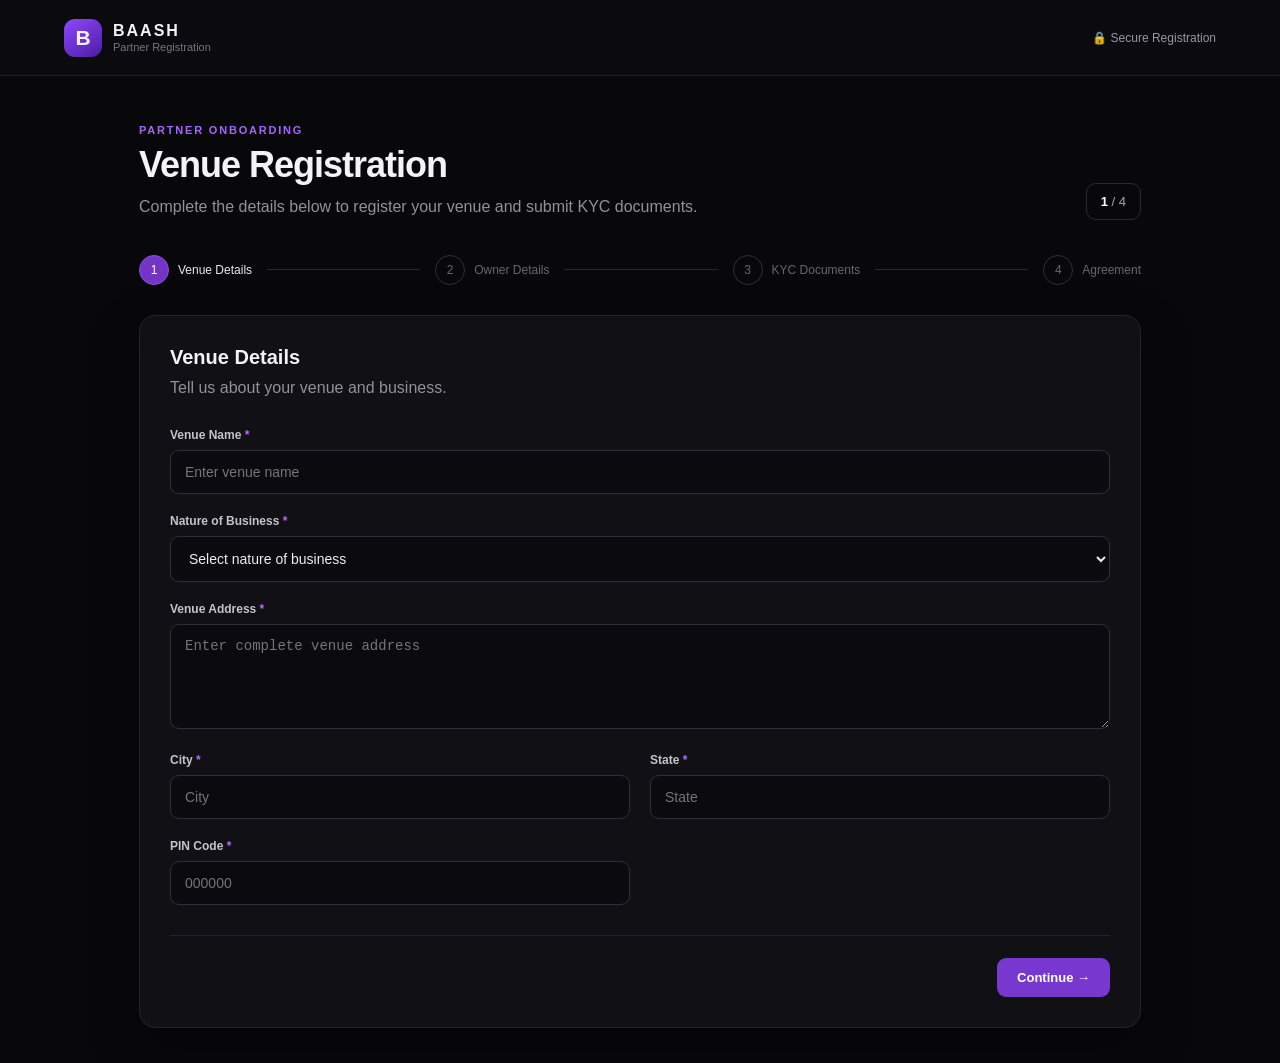
==== index.html @ e5d150da "baash vendor form" ====
<!DOCTYPE html>
<html lang="en">
<head>
  <meta charset="UTF-8">
  <meta name="viewport" content="width=device-width, initial-scale=1.0">
  <title>BAASH — Venue Registration</title>
  <link rel="stylesheet" href="styles.css">
</head>
<body>
  <div class="page">
    <header class="topbar">
      <div class="brand">
        <div class="brand-mark">B</div>
        <div>
          <div class="brand-name">BAASH</div>
          <div class="brand-sub">Partner Registration</div>
        </div>
      </div>
      <div class="secure">🔒 Secure Registration</div>
    </header>

    <main class="container">
      <div class="intro">
        <div>
          <div class="eyebrow">PARTNER ONBOARDING</div>
          <h1>Venue Registration</h1>
          <p>Complete the details below to register your venue and submit KYC documents.</p>
        </div>
        <div class="step-badge"><span id="stepNumber">1</span> / 4</div>
      </div>

      <div class="progress">
        <div class="progress-item active" data-step="1"><span>1</span><label>Venue Details</label></div>
        <div class="line"></div>
        <div class="progress-item" data-step="2"><span>2</span><label>Owner Details</label></div>
        <div class="line"></div>
        <div class="progress-item" data-step="3"><span>3</span><label>KYC Documents</label></div>
        <div class="line"></div>
        <div class="progress-item" data-step="4"><span>4</span><label>Agreement</label></div>
      </div>

      <form id="registrationForm" novalidate>
        <!-- STEP 1 -->
        <section class="form-step active" data-step="1">
          <div class="section-title">
            <h2>Venue Details</h2>
            <p>Tell us about your venue and business.</p>
          </div>

          <div class="grid">
            <div class="field full">
              <label>Venue Name <b>*</b></label>
              <input name="venueName" type="text" placeholder="Enter venue name" required>
            </div>

            <div class="field full">
              <label>Nature of Business <b>*</b></label>
              <select name="natureOfBusiness" required>
                <option value="">Select nature of business</option>
                <option>Restaurant — Sit-down dining</option>
                <option>Cafe — Coffee, light bites</option>
                <option>Bar — Pub, cocktail bar</option>
                <option>Nightclub — Late-night venue</option>
                <option>Lounge — Music, seating, drinks</option>
                <option>Hotel — Rooms + amenities</option>
                <option>Resort — Multi-day stays</option>
                <option>Event Space — Banquets, weddings</option>
                <option>Activity Center — Bowling, arcade, gaming</option>
                <option>Tour Operator — Travel packages</option>
                <option>Experience Provider — Misc. experiences</option>
              </select>
            </div>

            <div class="field full">
              <label>Venue Address <b>*</b></label>
              <textarea name="venueAddress" placeholder="Enter complete venue address" required></textarea>
            </div>

            <div class="field">
              <label>City <b>*</b></label>
              <input name="city" type="text" placeholder="City" required>
            </div>
            <div class="field">
              <label>State <b>*</b></label>
              <input name="state" type="text" placeholder="State" required>
            </div>
            <div class="field">
              <label>PIN Code <b>*</b></label>
              <input name="pinCode" inputmode="numeric" maxlength="6" placeholder="000000" required>
            </div>
          </div>

          <div class="actions">
            <button type="button" class="btn primary" onclick="nextStep()">Continue <span>→</span></button>
          </div>
        </section>

        <!-- STEP 2 -->
        <section class="form-step" data-step="2">
          <div class="section-title">
            <h2>Legal & Owner Details</h2>
            <p>Provide the legal and primary owner information.</p>
          </div>

          <div class="grid">
            <div class="field full">
              <label>Legal Name <b>*</b></label>
              <input name="legalName" type="text" placeholder="Legal / registered business name" required>
            </div>

            <div class="field">
              <label>Owner Name <b>*</b></label>
              <input name="ownerName" type="text" placeholder="Full name" required>
            </div>
            <div class="field">
              <label>Owner Mobile Number <b>*</b></label>
              <input name="ownerMobile" type="tel" inputmode="tel" placeholder="+91 XXXXX XXXXX" required>
            </div>

            <div class="field">
              <label>Owner Email <b>*</b></label>
              <input name="ownerEmail" type="email" placeholder="owner@example.com" required>
            </div>
            <div class="field">
              <label>GST Number</label>
              <input name="gstNumber" type="text" maxlength="15" placeholder="GSTIN (if applicable)">
            </div>

            <div class="field">
              <label>PAN Number <b>*</b></label>
              <input name="panNumber" type="text" maxlength="10" placeholder="ABCDE1234F" required>
            </div>
          </div>

          <div class="actions">
            <button type="button" class="btn secondary" onclick="prevStep()">← Back</button>
            <button type="button" class="btn primary" onclick="nextStep()">Continue <span>→</span></button>
          </div>
        </section>

        <!-- STEP 3 -->
        <section class="form-step" data-step="3">
          <div class="section-title">
            <h2>KYC Documents</h2>
            <p>Upload clear PDF, JPG or PNG files. Maximum recommended size: 10 MB per file.</p>
          </div>

          <div class="upload-grid">
            <label class="upload-card">
              <input type="file" name="tradeLicense" accept=".pdf,.jpg,.jpeg,.png" required>
              <span class="upload-icon">↑</span>
              <strong>Business / Trade License <b>*</b></strong>
              <small>PDF, JPG or PNG</small>
              <span class="file-name">Choose file</span>
            </label>

            <label class="upload-card">
              <input type="file" name="gstCertificate" accept=".pdf,.jpg,.jpeg,.png">
              <span class="upload-icon">↑</span>
              <strong>GST Certificate</strong>
              <small>PDF, JPG or PNG</small>
              <span class="file-name">Choose file</span>
            </label>

            <label class="upload-card">
              <input type="file" name="ownerAadhaar" accept=".pdf,.jpg,.jpeg,.png" required>
              <span class="upload-icon">↑</span>
              <strong>Aadhaar Card (Owner) <b>*</b></strong>
              <small>PDF, JPG or PNG</small>
              <span class="file-name">Choose file</span>
            </label>

            <label class="upload-card">
              <input type="file" name="businessPan" accept=".pdf,.jpg,.jpeg,.png" required>
              <span class="upload-icon">↑</span>
              <strong>PAN Card (Business / Entity) <b>*</b></strong>
              <small>PDF, JPG or PNG</small>
              <span class="file-name">Choose file</span>
            </label>

            <label class="upload-card">
              <input type="file" name="cancelledCheque" accept=".pdf,.jpg,.jpeg,.png" required>
              <span class="upload-icon">↑</span>
              <strong>Cancelled Cheque <b>*</b></strong>
              <small>PDF, JPG or PNG</small>
              <span class="file-name">Choose file</span>
            </label>

            <label class="upload-card">
              <input type="file" name="otherLicense" accept=".pdf,.jpg,.jpeg,.png">
              <span class="upload-icon">↑</span>
              <strong>Other License</strong>
              <small>Optional</small>
              <span class="file-name">Choose file</span>
            </label>
          </div>

          <div class="declaration">
            <label>
              <input type="checkbox" name="declaration" required>
              <span>I confirm that the information and documents submitted are true, accurate and valid.</span>
            </label>
          </div>

          <div class="actions">
            <button type="button" class="btn secondary" onclick="prevStep()">← Back</button>
            <button type="submit" class="btn primary" id="submitBtn">Submit Registration</button>
          </div>

        <!-- STEP 4 -->
        <section class="form-step" data-step="4">
          <div class="section-title">
            <h2>Vendor Agreement</h2>
            <p>Review the temporary agreement and sign electronically to complete registration.</p>
          </div>

          <div class="demo-label">DEMO VENDOR AGREEMENT — FOR TESTING PURPOSES ONLY</div>

          <div class="agreement-box" id="agreementBox">
            <h3>BAASH Vendor Agreement</h3>
            <p><strong>Agreement Version:</strong> DEMO-1.0</p>
            <p>This Demo Vendor Agreement is entered into between <strong>BAASH</strong> (“Platform”) and the venue/vendor identified in this registration (“Vendor”).</p>

            <h4>1. Vendor & Venue Details</h4>
            <p>Venue: <span id="agreementVenue">—</span><br>
            Legal Name: <span id="agreementLegal">—</span><br>
            Owner: <span id="agreementOwner">—</span></p>

            <h4>2. Platform Services</h4>
            <p>BAASH may provide venue discovery, customer engagement, booking, offers, experience activation, analytics and related platform services.</p>

            <h4>3. Vendor Responsibilities</h4>
            <p>The Vendor will provide accurate business information, valid KYC documents, lawful services, appropriate pricing and timely operational updates. The Vendor is responsible for complying with applicable laws, licenses, taxes and safety requirements.</p>

            <h4>4. Commercial Terms</h4>
            <p>Any commission, subscription, payment processing fee, settlement cycle or other commercial arrangement will be governed by the commercial terms separately communicated or agreed by BAASH and the Vendor.</p>

            <h4>5. Payments & Settlements</h4>
            <p>Where BAASH facilitates customer payments, settlement will be made according to the applicable commercial arrangement after accounting for refunds, adjustments, taxes and applicable fees.</p>

            <h4>6. Cancellation & Termination</h4>
            <p>Either party may request termination subject to applicable notice and settlement of outstanding obligations. BAASH may suspend a listing for inaccurate information, compliance concerns, fraud, misuse or material breach.</p>

            <h4>7. Confidentiality</h4>
            <p>Each party will use reasonable care to protect confidential business information received from the other party and will not disclose it except where required for service delivery or by law.</p>

            <h4>8. Liability</h4>
            <p>Each party remains responsible for its own acts and omissions. The Vendor remains responsible for the operation, staff, premises, products and services of the venue.</p>

            <h4>9. Dispute Resolution</h4>
            <p>The parties will first attempt to resolve disputes through good-faith discussion. The final production agreement should specify governing law, jurisdiction and any arbitration mechanism approved by BAASH’s legal counsel.</p>

            <h4>10. Demo Status</h4>
            <p>This document is a temporary testing template and is not intended to constitute BAASH’s final legal agreement.</p>
          </div>

          <div class="contract-fields">
            <div class="declaration">
              <label class="contract-check">
                <input type="checkbox" id="agreementAccepted" name="agreementAccepted">
                <span>I have read the above demo agreement and agree to it for testing purposes.</span>
              </label>
            </div>

            <div class="field" style="margin-top:18px">
              <label>Full Legal Name for Signature <b>*</b></label>
              <input id="signatureName" name="signatureName" type="text" placeholder="Enter your full legal name">
            </div>

            <div class="signature-wrap">
              <div class="signature-head">
                <label>Draw Signature <b>*</b></label>
                <button type="button" class="signature-clear" id="clearSignature">Clear Signature</button>
              </div>
              <canvas id="signaturePad" class="signature-pad" width="900" height="220"></canvas>
              <div class="contract-note">Draw your signature inside the box using your mouse, trackpad or touchscreen.</div>
            </div>
          </div>

          <div class="actions">
            <button type="button" class="btn secondary" onclick="prevStep()">← Back</button>
            <button type="submit" class="btn primary" id="submitBtn">Submit Registration</button>
          </div>
        </section>
      </form>

      <div class="success" id="successBox">
        <div class="success-icon">✓</div>
        <div class="eyebrow">REGISTRATION SUBMITTED</div>
        <h2>Thank you!</h2>
        <p>Your venue registration has been submitted successfully.</p>
        <div class="registration-id">
          <span>Registration ID</span>
          <strong id="registrationId">BAASH-VEN-2026-00001</strong>
        </div>
        <p class="muted">Our team will review your information and documents and contact you once verification is complete.</p>
      </div>

      <footer>© BAASH. All rights reserved.</footer>
    </main>
  </div>
  <script src="script.js"></script>
</body>
</html>
---- styles.css ----
*{box-sizing:border-box}body{margin:0;background:#08080b;color:#f4f3f7;font-family:Inter,-apple-system,BlinkMacSystemFont,"Segoe UI",sans-serif}.page{min-height:100vh}.topbar{height:76px;border-bottom:1px solid #202027;background:#0b0b0f;display:flex;align-items:center;justify-content:space-between;padding:0 5%;position:sticky;top:0;z-index:10}.brand{display:flex;align-items:center;gap:11px}.brand-mark{width:38px;height:38px;border-radius:11px;background:linear-gradient(145deg,#8d48ff,#4d1ca4);display:grid;place-items:center;font-size:21px;font-weight:800}.brand-name{font-weight:800;letter-spacing:2px}.brand-sub{font-size:11px;color:#77747f;margin-top:1px}.secure{font-size:12px;color:#9996a2}.container{max-width:1050px;margin:auto;padding:48px 24px 35px}.intro{display:flex;justify-content:space-between;align-items:flex-end;margin-bottom:35px}.eyebrow{font-size:11px;letter-spacing:1.8px;color:#a765ff;font-weight:800;margin-bottom:8px}h1{font-size:36px;margin:0 0 8px;letter-spacing:-1px}p{color:#92909a;margin:0;line-height:1.6}.step-badge{border:1px solid #2a2931;border-radius:10px;padding:10px 14px;color:#aaa7b1;font-size:13px}.step-badge span{color:#fff;font-weight:700}.progress{display:flex;align-items:center;margin-bottom:30px}.progress-item{display:flex;align-items:center;gap:9px;color:#686570;font-size:12px;white-space:nowrap}.progress-item span{width:30px;height:30px;border:1px solid #303039;border-radius:50%;display:grid;place-items:center}.progress-item.active{color:#eae8ef}.progress-item.active span{background:#7435c7;border-color:#8c4be8;color:white}.progress-item.done span{background:#33204d;border-color:#7c40c8;color:#d9baff}.line{height:1px;background:#27262e;flex:1;margin:0 15px}.form-step{display:none;background:#101015;border:1px solid #24232b;border-radius:16px;padding:30px;box-shadow:0 18px 50px #0005}.form-step.active{display:block}.section-title{margin-bottom:28px}.section-title h2{margin:0 0 6px;font-size:20px}.grid{display:grid;grid-template-columns:repeat(2,1fr);gap:20px}.field.full{grid-column:1/-1}.field label{display:block;font-size:12px;font-weight:600;color:#c6c3cc;margin-bottom:8px}.field b,.upload-card b{color:#b36aff}.field input,.field select,.field textarea{width:100%;background:#0b0b0f;border:1px solid #302f38;color:#eee;border-radius:9px;padding:13px 14px;outline:none;font-size:14px;transition:.2s}.field textarea{min-height:105px;resize:vertical}.field input:focus,.field select:focus,.field textarea:focus{border-color:#8143d0;box-shadow:0 0 0 3px #7435c720}.field select{appearance:auto}.actions{display:flex;justify-content:flex-end;gap:12px;margin-top:30px;padding-top:22px;border-top:1px solid #24232b}.btn{border:0;border-radius:9px;padding:12px 20px;font-weight:700;font-size:13px;cursor:pointer}.btn.primary{background:#7838cf;color:white}.btn.primary:hover{background:#8a48e1}.btn.secondary{background:#1a191f;color:#c7c4cc;border:1px solid #302f38}.upload-grid{display:grid;grid-template-columns:repeat(2,1fr);gap:16px}.upload-card{min-height:150px;border:1px dashed #3b3945;border-radius:12px;background:#0c0c11;padding:20px;display:flex;flex-direction:column;align-items:center;justify-content:center;text-align:center;cursor:pointer;transition:.2s}.upload-card:hover{border-color:#8447d4;background:#121019}.upload-card input{display:none}.upload-icon{width:35px;height:35px;border-radius:9px;background:#20152d;color:#b26aff;display:grid;place-items:center;font-size:20px;margin-bottom:10px}.upload-card strong{font-size:13px}.upload-card small{color:#696771;margin-top:6px}.file-name{font-size:11px;color:#a863ee;margin-top:9px;max-width:100%;overflow:hidden;text-overflow:ellipsis;white-space:nowrap}.declaration{margin-top:25px;background:#0c0c10;border:1px solid #292832;border-radius:10px;padding:15px}.declaration label{display:flex;gap:10px;font-size:12px;color:#aaa7b0;line-height:1.5}.declaration input{accent-color:#813fd5;margin-top:2px}.success{display:none;text-align:center;background:#101015;border:1px solid #24232b;border-radius:16px;padding:65px 30px}.success.show{display:block}.success-icon{width:60px;height:60px;border-radius:50%;background:#1c3b2a;color:#67d995;display:grid;place-items:center;font-size:28px;margin:0 auto 20px}.success h2{font-size:28px;margin:4px 0 8px}.registration-id{display:inline-flex;flex-direction:column;gap:5px;margin:25px auto;padding:14px 25px;border:1px solid #302e38;border-radius:10px;background:#0b0b0f}.registration-id span{font-size:10px;text-transform:uppercase;letter-spacing:1px;color:#77747e}.registration-id strong{font-size:18px;color:#c083ff}.muted{font-size:12px;max-width:520px;margin:auto}footer{text-align:center;color:#55535d;font-size:11px;padding:25px}@media(max-width:700px){.topbar{padding:0 18px}.secure{display:none}.container{padding:30px 15px}.intro{align-items:flex-start}.intro h1{font-size:29px}.progress-item label{display:none}.grid,.upload-grid{grid-template-columns:1fr}.form-step{padding:20px}.line{margin:0 8px}.step-badge{font-size:11px}}

/* STEP 4 — Demo Agreement additions; original BAASH styling above is preserved */
.agreement-box{max-height:390px;overflow:auto;background:#0b0b0f;border:1px solid #302f38;border-radius:10px;padding:20px;color:#aaa7b0;line-height:1.65;font-size:12px}
.agreement-box h3{color:#eee;margin:0 0 8px;font-size:16px}
.agreement-box h4{color:#d7d3dd;margin:18px 0 5px;font-size:13px}
.agreement-box p{color:#aaa7b0;margin:0 0 8px}
.demo-label{display:inline-block;padding:6px 9px;border:1px solid #6b4a23;border-radius:7px;background:#241b10;color:#e8b66c;font-size:10px;font-weight:800;letter-spacing:1px;margin-bottom:14px}
.contract-fields{margin-top:20px}
.contract-check{display:flex;gap:10px;align-items:flex-start;font-size:12px;color:#aaa7b0;line-height:1.5}
.contract-check input{accent-color:#813fd5;margin-top:2px}
.signature-wrap{margin-top:18px}
.signature-head{display:flex;justify-content:space-between;align-items:center;margin-bottom:8px}
.signature-head label{font-size:12px;font-weight:600;color:#c6c3cc}
.signature-clear{border:0;background:transparent;color:#b36aff;font-size:11px;cursor:pointer}
.signature-pad{width:100%;height:180px;background:#0b0b0f;border:1px solid #302f38;border-radius:9px;display:block;touch-action:none;cursor:crosshair}
.contract-note{font-size:11px;color:#696771;margin-top:8px}
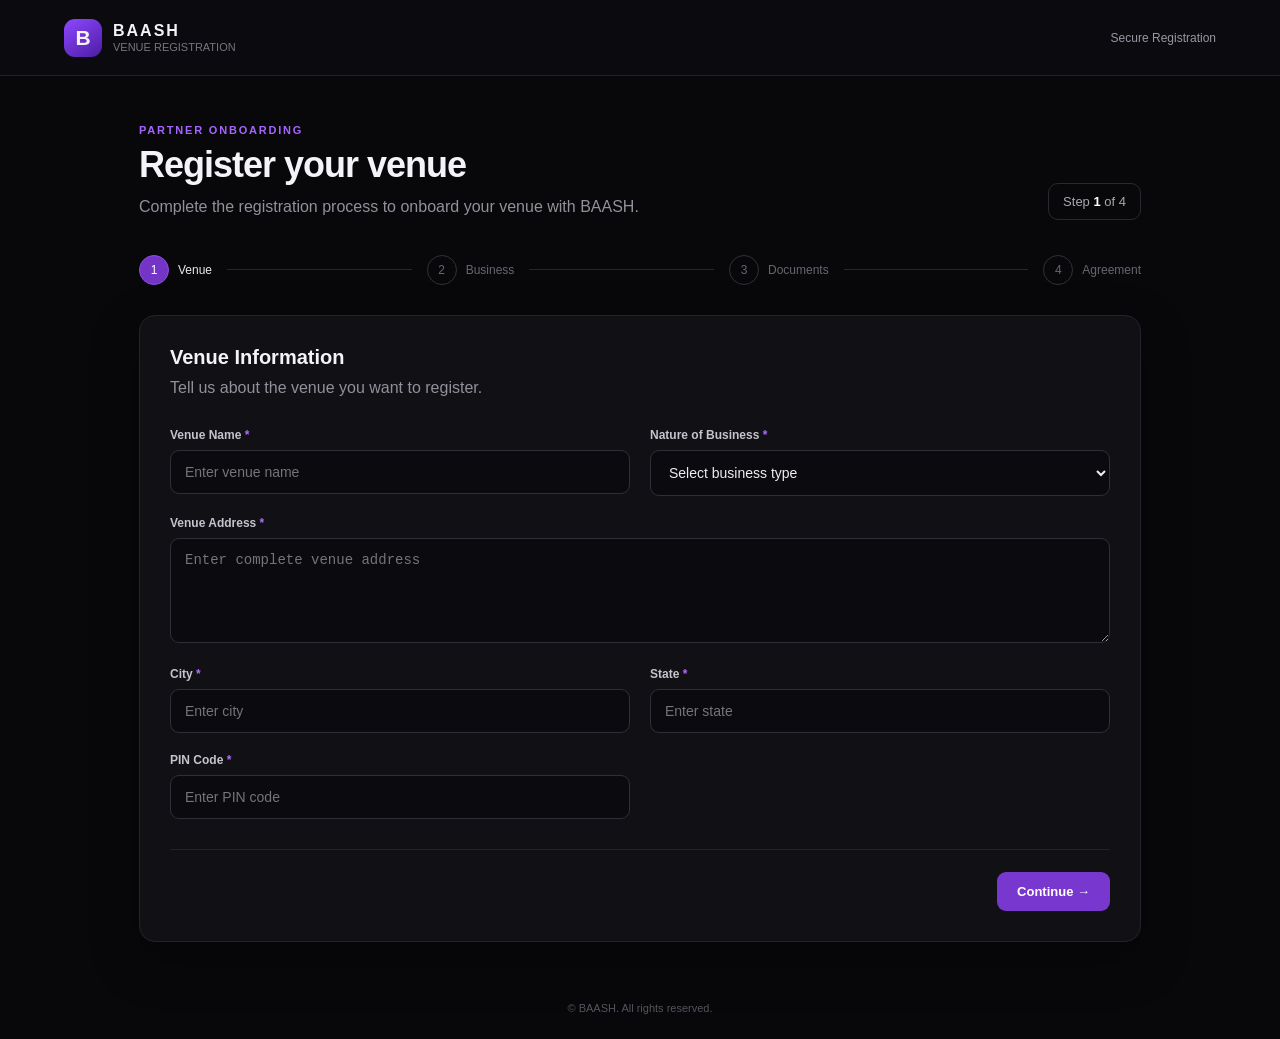
==== commit ef5865c4: "fix" ====
--- a/index.html
+++ b/index.html
@@ -1,304 +1,1079 @@
 <!DOCTYPE html>
 <html lang="en">
+
 <head>
   <meta charset="UTF-8">
-  <meta name="viewport" content="width=device-width, initial-scale=1.0">
-  <title>BAASH — Venue Registration</title>
-  <link rel="stylesheet" href="styles.css">
+  <meta
+    name="viewport"
+    content="width=device-width, initial-scale=1.0"
+  >
+
+  <title>BAASH Venue Registration</title>
+
+  <link
+    rel="stylesheet"
+    href="styles.css"
+  >
 </head>
+
 <body>
-  <div class="page">
-    <header class="topbar">
-      <div class="brand">
-        <div class="brand-mark">B</div>
-        <div>
-          <div class="brand-name">BAASH</div>
-          <div class="brand-sub">Partner Registration</div>
-        </div>
+
+<div class="page">
+
+  <!-- TOP BAR -->
+  <header class="topbar">
+
+    <div class="brand">
+
+      <div class="brand-mark">
+        B
       </div>
-      <div class="secure">🔒 Secure Registration</div>
-    </header>
-
-    <main class="container">
-      <div class="intro">
-        <div>
-          <div class="eyebrow">PARTNER ONBOARDING</div>
-          <h1>Venue Registration</h1>
-          <p>Complete the details below to register your venue and submit KYC documents.</p>
-        </div>
-        <div class="step-badge"><span id="stepNumber">1</span> / 4</div>
+
+      <div>
+        <div class="brand-name">
+          BAASH
+        </div>
+
+        <div class="brand-sub">
+          VENUE REGISTRATION
+        </div>
       </div>
 
-      <div class="progress">
-        <div class="progress-item active" data-step="1"><span>1</span><label>Venue Details</label></div>
-        <div class="line"></div>
-        <div class="progress-item" data-step="2"><span>2</span><label>Owner Details</label></div>
-        <div class="line"></div>
-        <div class="progress-item" data-step="3"><span>3</span><label>KYC Documents</label></div>
-        <div class="line"></div>
-        <div class="progress-item" data-step="4"><span>4</span><label>Agreement</label></div>
+    </div>
+
+    <div class="secure">
+      Secure Registration
+    </div>
+
+  </header>
+
+
+  <main class="container">
+
+    <!-- INTRO -->
+    <div class="intro">
+
+      <div>
+
+        <div class="eyebrow">
+          PARTNER ONBOARDING
+        </div>
+
+        <h1>
+          Register your venue
+        </h1>
+
+        <p>
+          Complete the registration process to onboard
+          your venue with BAASH.
+        </p>
+
       </div>
 
-      <form id="registrationForm" novalidate>
-        <!-- STEP 1 -->
-        <section class="form-step active" data-step="1">
-          <div class="section-title">
-            <h2>Venue Details</h2>
-            <p>Tell us about your venue and business.</p>
-          </div>
+      <div class="step-badge">
+        Step <span id="stepNumber">1</span> of 4
+      </div>
+
+    </div>
+
+
+    <!-- PROGRESS -->
+    <div class="progress">
+
+      <div
+        class="progress-item active"
+        data-step="1"
+      >
+        <span>1</span>
+        <label>Venue</label>
+      </div>
+
+      <div class="line"></div>
+
+      <div
+        class="progress-item"
+        data-step="2"
+      >
+        <span>2</span>
+        <label>Business</label>
+      </div>
+
+      <div class="line"></div>
+
+      <div
+        class="progress-item"
+        data-step="3"
+      >
+        <span>3</span>
+        <label>Documents</label>
+      </div>
+
+      <div class="line"></div>
+
+      <div
+        class="progress-item"
+        data-step="4"
+      >
+        <span>4</span>
+        <label>Agreement</label>
+      </div>
+
+    </div>
+
+
+    <!-- =====================================================
+         REGISTRATION FORM
+    ====================================================== -->
+
+    <form
+      id="registrationForm"
+      novalidate
+    >
+
+
+      <!-- =================================================
+           STEP 1
+      ================================================== -->
+
+      <section
+        class="form-step active"
+        data-step="1"
+      >
+
+        <div class="section-title">
+
+          <h2>
+            Venue Information
+          </h2>
+
+          <p>
+            Tell us about the venue you want to register.
+          </p>
+
+        </div>
+
+
+        <div class="grid">
+
+          <!-- Venue Name -->
+
+          <div class="field">
+
+            <label for="venueName">
+              Venue Name <b>*</b>
+            </label>
+
+            <input
+              type="text"
+              id="venueName"
+              name="venueName"
+              placeholder="Enter venue name"
+              required
+            >
+
+          </div>
+
+
+          <!-- Nature -->
+
+          <div class="field">
+
+            <label for="natureOfBusiness">
+              Nature of Business <b>*</b>
+            </label>
+
+            <select
+              id="natureOfBusiness"
+              name="natureOfBusiness"
+              required
+            >
+
+              <option value="">
+                Select business type
+              </option>
+
+              <option value="Restaurant">
+                Restaurant — Sit-down dining
+              </option>
+
+              <option value="Cafe">
+                Cafe — Coffee, light bites
+              </option>
+
+              <option value="Bar">
+                Bar — Pub, cocktail bar
+              </option>
+
+              <option value="Nightclub">
+                Nightclub — Late-night venue
+              </option>
+
+              <option value="Lounge">
+                Lounge — Music, seating, drinks
+              </option>
+
+              <option value="Hotel">
+                Hotel — Rooms + amenities
+              </option>
+
+              <option value="Resort">
+                Resort — Multi-day stays
+              </option>
+
+              <option value="Event Space">
+                Event Space — Banquets, weddings
+              </option>
+
+              <option value="Activity Center">
+                Activity Center — Bowling, arcade, gaming
+              </option>
+
+              <option value="Tour Operator">
+                Tour Operator — Travel packages
+              </option>
+
+              <option value="Experience Provider">
+                Experience Provider — Misc. experiences
+              </option>
+
+            </select>
+
+          </div>
+
+
+          <!-- Address -->
+
+          <div class="field full">
+
+            <label for="venueAddress">
+              Venue Address <b>*</b>
+            </label>
+
+            <textarea
+              id="venueAddress"
+              name="venueAddress"
+              placeholder="Enter complete venue address"
+              required
+            ></textarea>
+
+          </div>
+
+
+          <!-- City -->
+
+          <div class="field">
+
+            <label for="city">
+              City <b>*</b>
+            </label>
+
+            <input
+              type="text"
+              id="city"
+              name="city"
+              placeholder="Enter city"
+              required
+            >
+
+          </div>
+
+
+          <!-- State -->
+
+          <div class="field">
+
+            <label for="state">
+              State <b>*</b>
+            </label>
+
+            <input
+              type="text"
+              id="state"
+              name="state"
+              placeholder="Enter state"
+              required
+            >
+
+          </div>
+
+
+          <!-- PIN -->
+
+          <div class="field">
+
+            <label for="pinCode">
+              PIN Code <b>*</b>
+            </label>
+
+            <input
+              type="text"
+              id="pinCode"
+              name="pinCode"
+              placeholder="Enter PIN code"
+              maxlength="6"
+              required
+            >
+
+          </div>
+
+        </div>
+
+
+        <div class="actions">
+
+          <button
+            type="button"
+            class="btn primary next"
+          >
+            Continue <span>→</span>
+          </button>
+
+        </div>
+
+      </section>
+
+
+      <!-- =================================================
+           STEP 2
+      ================================================== -->
+
+      <section
+        class="form-step"
+        data-step="2"
+      >
+
+        <div class="section-title">
+
+          <h2>
+            Business & Owner Details
+          </h2>
+
+          <p>
+            Provide the legal and contact information
+            for the business.
+          </p>
+
+        </div>
+
+
+        <div class="grid">
+
+          <!-- Legal Name -->
+
+          <div class="field full">
+
+            <label for="legalName">
+              Legal Name <b>*</b>
+            </label>
+
+            <input
+              type="text"
+              id="legalName"
+              name="legalName"
+              placeholder="Registered legal business name"
+              required
+            >
+
+          </div>
+
+
+          <!-- Owner -->
+
+          <div class="field">
+
+            <label for="ownerName">
+              Owner Name <b>*</b>
+            </label>
+
+            <input
+              type="text"
+              id="ownerName"
+              name="ownerName"
+              placeholder="Enter owner name"
+              required
+            >
+
+          </div>
+
+
+          <!-- Mobile -->
+
+          <div class="field">
+
+            <label for="ownerMobile">
+              Owner Mobile Number <b>*</b>
+            </label>
+
+            <input
+              type="tel"
+              id="ownerMobile"
+              name="ownerMobile"
+              placeholder="Enter mobile number"
+              maxlength="10"
+              required
+            >
+
+          </div>
+
+
+          <!-- Email -->
+
+          <div class="field">
+
+            <label for="ownerEmail">
+              Owner Email <b>*</b>
+            </label>
+
+            <input
+              type="email"
+              id="ownerEmail"
+              name="ownerEmail"
+              placeholder="owner@example.com"
+              required
+            >
+
+          </div>
+
+
+          <!-- GST -->
+
+          <div class="field">
+
+            <label for="gstNumber">
+              GST Number
+            </label>
+
+            <input
+              type="text"
+              id="gstNumber"
+              name="gstNumber"
+              placeholder="Enter GST number"
+            >
+
+          </div>
+
+
+          <!-- PAN -->
+
+          <div class="field">
+
+            <label for="panNumber">
+              PAN Number <b>*</b>
+            </label>
+
+            <input
+              type="text"
+              id="panNumber"
+              name="panNumber"
+              placeholder="Enter PAN number"
+              maxlength="10"
+              required
+            >
+
+          </div>
+
+        </div>
+
+
+        <div class="actions">
+
+          <button
+            type="button"
+            class="btn secondary prev"
+          >
+            ← Back
+          </button>
+
+          <button
+            type="button"
+            class="btn primary next"
+          >
+            Continue <span>→</span>
+          </button>
+
+        </div>
+
+      </section>
+
+
+      <!-- =================================================
+           STEP 3
+      ================================================== -->
+
+      <section
+        class="form-step"
+        data-step="3"
+      >
+
+        <div class="section-title">
+
+          <h2>
+            Required Documents
+          </h2>
+
+          <p>
+            Upload clear and valid copies of the
+            required documents.
+          </p>
+
+        </div>
+
+
+        <div class="upload-grid">
+
+
+          <!-- Trade License -->
+
+          <label class="upload-card">
+
+            <input
+              type="file"
+              name="tradeLicense"
+              accept=".pdf,.jpg,.jpeg,.png"
+              required
+            >
+
+            <div class="upload-icon">
+              ↑
+            </div>
+
+            <strong>
+              Business / Trade License
+            </strong>
+
+            <small>
+              PDF, JPG or PNG
+            </small>
+
+            <div class="file-name">
+              Choose file
+            </div>
+
+          </label>
+
+
+          <!-- GST -->
+
+          <label class="upload-card">
+
+            <input
+              type="file"
+              name="gstCertificate"
+              accept=".pdf,.jpg,.jpeg,.png"
+              required
+            >
+
+            <div class="upload-icon">
+              ↑
+            </div>
+
+            <strong>
+              GST Certificate
+            </strong>
+
+            <small>
+              PDF, JPG or PNG
+            </small>
+
+            <div class="file-name">
+              Choose file
+            </div>
+
+          </label>
+
+
+          <!-- Aadhaar -->
+
+          <label class="upload-card">
+
+            <input
+              type="file"
+              name="ownerAadhaar"
+              accept=".pdf,.jpg,.jpeg,.png"
+              required
+            >
+
+            <div class="upload-icon">
+              ↑
+            </div>
+
+            <strong>
+              Aadhaar Card — Owner
+            </strong>
+
+            <small>
+              PDF, JPG or PNG
+            </small>
+
+            <div class="file-name">
+              Choose file
+            </div>
+
+          </label>
+
+
+          <!-- PAN -->
+
+          <label class="upload-card">
+
+            <input
+              type="file"
+              name="businessPan"
+              accept=".pdf,.jpg,.jpeg,.png"
+              required
+            >
+
+            <div class="upload-icon">
+              ↑
+            </div>
+
+            <strong>
+              PAN Card — Company
+            </strong>
+
+            <small>
+              PDF, JPG or PNG
+            </small>
+
+            <div class="file-name">
+              Choose file
+            </div>
+
+          </label>
+
+
+          <!-- Cheque -->
+
+          <label class="upload-card">
+
+            <input
+              type="file"
+              name="cancelledCheque"
+              accept=".pdf,.jpg,.jpeg,.png"
+              required
+            >
+
+            <div class="upload-icon">
+              ↑
+            </div>
+
+            <strong>
+              Cancelled Cheque
+            </strong>
+
+            <small>
+              PDF, JPG or PNG
+            </small>
+
+            <div class="file-name">
+              Choose file
+            </div>
+
+          </label>
+
+
+          <!-- Other -->
+
+          <label class="upload-card">
+
+            <input
+              type="file"
+              name="otherLicense"
+              accept=".pdf,.jpg,.jpeg,.png"
+            >
+
+            <div class="upload-icon">
+              ↑
+            </div>
+
+            <strong>
+              Other License
+            </strong>
+
+            <small>
+              Optional — if required
+            </small>
+
+            <div class="file-name">
+              Choose file
+            </div>
+
+          </label>
+
+        </div>
+
+
+        <div class="declaration">
+
+          <label>
+
+            <input
+              type="checkbox"
+              id="documentsDeclaration"
+              name="documentsDeclaration"
+              required
+            >
+
+            <span>
+              I confirm that the documents submitted are
+              valid, accurate and belong to the registered
+              venue/business.
+            </span>
+
+          </label>
+
+        </div>
+
+
+        <div class="actions">
+
+          <button
+            type="button"
+            class="btn secondary prev"
+          >
+            ← Back
+          </button>
+
+          <!-- THIS IS NOW CONTINUE -->
+          <button
+            type="button"
+            class="btn primary next"
+          >
+            Continue <span>→</span>
+          </button>
+
+        </div>
+
+      </section>
+
+
+      <!-- =================================================
+           STEP 4
+      ================================================== -->
+
+      <section
+        class="form-step"
+        data-step="4"
+      >
+
+        <div class="section-title">
+
+          <h2>
+            BAASH Vendor Agreement
+          </h2>
+
+          <p>
+            Review the agreement and sign before
+            submitting your registration.
+          </p>
+
+        </div>
+
+
+        <div class="demo-label">
+          DEMO AGREEMENT — VERSION 1.0
+        </div>
+
+
+        <!-- AGREEMENT -->
+
+        <div class="agreement-box">
+
+          <h3>
+            BAASH Venue & Vendor Agreement
+          </h3>
+
+          <p>
+            This agreement is between BAASH and the venue,
+            business or service provider registering through
+            this portal.
+          </p>
+
+
+          <h4>
+            1. Registration
+          </h4>
+
+          <p>
+            The information and documents submitted by the
+            venue must be accurate, complete and valid.
+            BAASH may verify the submitted information before
+            activating the venue.
+          </p>
+
+
+          <h4>
+            2. Venue Information
+          </h4>
+
+          <p>
+            The registered venue agrees to keep its business,
+            ownership, contact and venue information accurate
+            and up to date.
+          </p>
+
+
+          <h4>
+            3. Documents
+          </h4>
+
+          <p>
+            The venue confirms that all uploaded documents
+            belong to the registered business or owner and
+            are submitted for legitimate verification
+            purposes.
+          </p>
+
+
+          <h4>
+            4. BAASH Platform
+          </h4>
+
+          <p>
+            The venue understands that BAASH may use the
+            submitted information for onboarding, verification,
+            venue management and platform-related services.
+          </p>
+
+
+          <h4>
+            5. Responsibility
+          </h4>
+
+          <p>
+            The venue is responsible for the accuracy and
+            legality of all information and documents
+            submitted through this registration.
+          </p>
+
+
+          <h4>
+            6. Acceptance
+          </h4>
+
+          <p>
+            By accepting this agreement and signing below,
+            the authorised representative confirms that they
+            have read and understood the terms of this
+            agreement.
+          </p>
+
+        </div>
+
+
+        <!-- CONTRACT FIELDS -->
+
+        <div class="contract-fields">
 
           <div class="grid">
+
+
             <div class="field full">
-              <label>Venue Name <b>*</b></label>
-              <input name="venueName" type="text" placeholder="Enter venue name" required>
-            </div>
-
-            <div class="field full">
-              <label>Nature of Business <b>*</b></label>
-              <select name="natureOfBusiness" required>
-                <option value="">Select nature of business</option>
-                <option>Restaurant — Sit-down dining</option>
-                <option>Cafe — Coffee, light bites</option>
-                <option>Bar — Pub, cocktail bar</option>
-                <option>Nightclub — Late-night venue</option>
-                <option>Lounge — Music, seating, drinks</option>
-                <option>Hotel — Rooms + amenities</option>
-                <option>Resort — Multi-day stays</option>
-                <option>Event Space — Banquets, weddings</option>
-                <option>Activity Center — Bowling, arcade, gaming</option>
-                <option>Tour Operator — Travel packages</option>
-                <option>Experience Provider — Misc. experiences</option>
-              </select>
-            </div>
-
-            <div class="field full">
-              <label>Venue Address <b>*</b></label>
-              <textarea name="venueAddress" placeholder="Enter complete venue address" required></textarea>
-            </div>
+
+              <label>
+                Venue Name
+              </label>
+
+              <input
+                type="text"
+                id="agreementVenue"
+                readonly
+              >
+
+            </div>
+
 
             <div class="field">
-              <label>City <b>*</b></label>
-              <input name="city" type="text" placeholder="City" required>
-            </div>
+
+              <label>
+                Legal Name
+              </label>
+
+              <input
+                type="text"
+                id="agreementLegal"
+                readonly
+              >
+
+            </div>
+
+
             <div class="field">
-              <label>State <b>*</b></label>
-              <input name="state" type="text" placeholder="State" required>
-            </div>
-            <div class="field">
-              <label>PIN Code <b>*</b></label>
-              <input name="pinCode" inputmode="numeric" maxlength="6" placeholder="000000" required>
-            </div>
-          </div>
-
-          <div class="actions">
-            <button type="button" class="btn primary" onclick="nextStep()">Continue <span>→</span></button>
-          </div>
-        </section>
-
-        <!-- STEP 2 -->
-        <section class="form-step" data-step="2">
-          <div class="section-title">
-            <h2>Legal & Owner Details</h2>
-            <p>Provide the legal and primary owner information.</p>
-          </div>
-
-          <div class="grid">
-            <div class="field full">
-              <label>Legal Name <b>*</b></label>
-              <input name="legalName" type="text" placeholder="Legal / registered business name" required>
-            </div>
-
-            <div class="field">
-              <label>Owner Name <b>*</b></label>
-              <input name="ownerName" type="text" placeholder="Full name" required>
-            </div>
-            <div class="field">
-              <label>Owner Mobile Number <b>*</b></label>
-              <input name="ownerMobile" type="tel" inputmode="tel" placeholder="+91 XXXXX XXXXX" required>
-            </div>
-
-            <div class="field">
-              <label>Owner Email <b>*</b></label>
-              <input name="ownerEmail" type="email" placeholder="owner@example.com" required>
-            </div>
-            <div class="field">
-              <label>GST Number</label>
-              <input name="gstNumber" type="text" maxlength="15" placeholder="GSTIN (if applicable)">
-            </div>
-
-            <div class="field">
-              <label>PAN Number <b>*</b></label>
-              <input name="panNumber" type="text" maxlength="10" placeholder="ABCDE1234F" required>
-            </div>
-          </div>
-
-          <div class="actions">
-            <button type="button" class="btn secondary" onclick="prevStep()">← Back</button>
-            <button type="button" class="btn primary" onclick="nextStep()">Continue <span>→</span></button>
-          </div>
-        </section>
-
-        <!-- STEP 3 -->
-        <section class="form-step" data-step="3">
-          <div class="section-title">
-            <h2>KYC Documents</h2>
-            <p>Upload clear PDF, JPG or PNG files. Maximum recommended size: 10 MB per file.</p>
-          </div>
-
-          <div class="upload-grid">
-            <label class="upload-card">
-              <input type="file" name="tradeLicense" accept=".pdf,.jpg,.jpeg,.png" required>
-              <span class="upload-icon">↑</span>
-              <strong>Business / Trade License <b>*</b></strong>
-              <small>PDF, JPG or PNG</small>
-              <span class="file-name">Choose file</span>
-            </label>
-
-            <label class="upload-card">
-              <input type="file" name="gstCertificate" accept=".pdf,.jpg,.jpeg,.png">
-              <span class="upload-icon">↑</span>
-              <strong>GST Certificate</strong>
-              <small>PDF, JPG or PNG</small>
-              <span class="file-name">Choose file</span>
-            </label>
-
-            <label class="upload-card">
-              <input type="file" name="ownerAadhaar" accept=".pdf,.jpg,.jpeg,.png" required>
-              <span class="upload-icon">↑</span>
-              <strong>Aadhaar Card (Owner) <b>*</b></strong>
-              <small>PDF, JPG or PNG</small>
-              <span class="file-name">Choose file</span>
-            </label>
-
-            <label class="upload-card">
-              <input type="file" name="businessPan" accept=".pdf,.jpg,.jpeg,.png" required>
-              <span class="upload-icon">↑</span>
-              <strong>PAN Card (Business / Entity) <b>*</b></strong>
-              <small>PDF, JPG or PNG</small>
-              <span class="file-name">Choose file</span>
-            </label>
-
-            <label class="upload-card">
-              <input type="file" name="cancelledCheque" accept=".pdf,.jpg,.jpeg,.png" required>
-              <span class="upload-icon">↑</span>
-              <strong>Cancelled Cheque <b>*</b></strong>
-              <small>PDF, JPG or PNG</small>
-              <span class="file-name">Choose file</span>
-            </label>
-
-            <label class="upload-card">
-              <input type="file" name="otherLicense" accept=".pdf,.jpg,.jpeg,.png">
-              <span class="upload-icon">↑</span>
-              <strong>Other License</strong>
-              <small>Optional</small>
-              <span class="file-name">Choose file</span>
-            </label>
-          </div>
+
+              <label>
+                Owner / Authorised Representative
+              </label>
+
+              <input
+                type="text"
+                id="agreementOwner"
+                readonly
+              >
+
+            </div>
+
+          </div>
+
+
+          <!-- ACCEPT -->
 
           <div class="declaration">
-            <label>
-              <input type="checkbox" name="declaration" required>
-              <span>I confirm that the information and documents submitted are true, accurate and valid.</span>
-            </label>
-          </div>
-
-          <div class="actions">
-            <button type="button" class="btn secondary" onclick="prevStep()">← Back</button>
-            <button type="submit" class="btn primary" id="submitBtn">Submit Registration</button>
-          </div>
-
-        <!-- STEP 4 -->
-        <section class="form-step" data-step="4">
-          <div class="section-title">
-            <h2>Vendor Agreement</h2>
-            <p>Review the temporary agreement and sign electronically to complete registration.</p>
-          </div>
-
-          <div class="demo-label">DEMO VENDOR AGREEMENT — FOR TESTING PURPOSES ONLY</div>
-
-          <div class="agreement-box" id="agreementBox">
-            <h3>BAASH Vendor Agreement</h3>
-            <p><strong>Agreement Version:</strong> DEMO-1.0</p>
-            <p>This Demo Vendor Agreement is entered into between <strong>BAASH</strong> (“Platform”) and the venue/vendor identified in this registration (“Vendor”).</p>
-
-            <h4>1. Vendor & Venue Details</h4>
-            <p>Venue: <span id="agreementVenue">—</span><br>
-            Legal Name: <span id="agreementLegal">—</span><br>
-            Owner: <span id="agreementOwner">—</span></p>
-
-            <h4>2. Platform Services</h4>
-            <p>BAASH may provide venue discovery, customer engagement, booking, offers, experience activation, analytics and related platform services.</p>
-
-            <h4>3. Vendor Responsibilities</h4>
-            <p>The Vendor will provide accurate business information, valid KYC documents, lawful services, appropriate pricing and timely operational updates. The Vendor is responsible for complying with applicable laws, licenses, taxes and safety requirements.</p>
-
-            <h4>4. Commercial Terms</h4>
-            <p>Any commission, subscription, payment processing fee, settlement cycle or other commercial arrangement will be governed by the commercial terms separately communicated or agreed by BAASH and the Vendor.</p>
-
-            <h4>5. Payments & Settlements</h4>
-            <p>Where BAASH facilitates customer payments, settlement will be made according to the applicable commercial arrangement after accounting for refunds, adjustments, taxes and applicable fees.</p>
-
-            <h4>6. Cancellation & Termination</h4>
-            <p>Either party may request termination subject to applicable notice and settlement of outstanding obligations. BAASH may suspend a listing for inaccurate information, compliance concerns, fraud, misuse or material breach.</p>
-
-            <h4>7. Confidentiality</h4>
-            <p>Each party will use reasonable care to protect confidential business information received from the other party and will not disclose it except where required for service delivery or by law.</p>
-
-            <h4>8. Liability</h4>
-            <p>Each party remains responsible for its own acts and omissions. The Vendor remains responsible for the operation, staff, premises, products and services of the venue.</p>
-
-            <h4>9. Dispute Resolution</h4>
-            <p>The parties will first attempt to resolve disputes through good-faith discussion. The final production agreement should specify governing law, jurisdiction and any arbitration mechanism approved by BAASH’s legal counsel.</p>
-
-            <h4>10. Demo Status</h4>
-            <p>This document is a temporary testing template and is not intended to constitute BAASH’s final legal agreement.</p>
-          </div>
-
-          <div class="contract-fields">
-            <div class="declaration">
-              <label class="contract-check">
-                <input type="checkbox" id="agreementAccepted" name="agreementAccepted">
-                <span>I have read the above demo agreement and agree to it for testing purposes.</span>
+
+            <label class="contract-check">
+
+              <input
+                type="checkbox"
+                id="agreementAccepted"
+                name="agreementAccepted"
+                required
+              >
+
+              <span>
+                I confirm that I have read and understood
+                the BAASH Vendor Agreement and agree to
+                the terms stated above on behalf of the
+                registered venue/business.
+              </span>
+
+            </label>
+
+          </div>
+
+
+          <!-- SIGNATURE NAME -->
+
+          <div class="field signature-wrap">
+
+            <label for="signatureName">
+              Full Legal Name of Signatory <b>*</b>
+            </label>
+
+            <input
+              type="text"
+              id="signatureName"
+              name="signatureName"
+              placeholder="Enter your full legal name"
+              required
+            >
+
+          </div>
+
+
+          <!-- SIGNATURE PAD -->
+
+          <div class="signature-wrap">
+
+            <div class="signature-head">
+
+              <label>
+                Digital Signature <b>*</b>
               </label>
-            </div>
-
-            <div class="field" style="margin-top:18px">
-              <label>Full Legal Name for Signature <b>*</b></label>
-              <input id="signatureName" name="signatureName" type="text" placeholder="Enter your full legal name">
-            </div>
-
-            <div class="signature-wrap">
-              <div class="signature-head">
-                <label>Draw Signature <b>*</b></label>
-                <button type="button" class="signature-clear" id="clearSignature">Clear Signature</button>
-              </div>
-              <canvas id="signaturePad" class="signature-pad" width="900" height="220"></canvas>
-              <div class="contract-note">Draw your signature inside the box using your mouse, trackpad or touchscreen.</div>
-            </div>
-          </div>
-
-          <div class="actions">
-            <button type="button" class="btn secondary" onclick="prevStep()">← Back</button>
-            <button type="submit" class="btn primary" id="submitBtn">Submit Registration</button>
-          </div>
-        </section>
-      </form>
-
-      <div class="success" id="successBox">
-        <div class="success-icon">✓</div>
-        <div class="eyebrow">REGISTRATION SUBMITTED</div>
-        <h2>Thank you!</h2>
-        <p>Your venue registration has been submitted successfully.</p>
-        <div class="registration-id">
-          <span>Registration ID</span>
-          <strong id="registrationId">BAASH-VEN-2026-00001</strong>
-        </div>
-        <p class="muted">Our team will review your information and documents and contact you once verification is complete.</p>
+
+              <button
+                type="button"
+                class="signature-clear"
+                id="clearSignature"
+              >
+                Clear
+              </button>
+
+            </div>
+
+
+            <canvas
+              id="signaturePad"
+              class="signature-pad"
+              width="1000"
+              height="360"
+            ></canvas>
+
+
+            <div class="contract-note">
+              Draw your signature above using your mouse,
+              trackpad or touchscreen.
+            </div>
+
+          </div>
+
+        </div>
+
+
+        <!-- FINAL ACTION -->
+
+        <div class="actions">
+
+          <button
+            type="button"
+            class="btn secondary prev"
+          >
+            ← Back
+          </button>
+
+          <!-- ONLY STEP 4 SUBMITS -->
+          <button
+            type="submit"
+            class="btn primary"
+            id="submitBtn"
+          >
+            Submit Registration
+          </button>
+
+        </div>
+
+      </section>
+
+    </form>
+
+
+    <!-- =================================================
+         SUCCESS
+    ================================================== -->
+
+    <div
+      class="success"
+      id="successBox"
+    >
+
+      <div class="success-icon">
+        ✓
       </div>
 
-      <footer>© BAASH. All rights reserved.</footer>
-    </main>
-  </div>
-  <script src="script.js"></script>
+      <h2>
+        Registration Submitted
+      </h2>
+
+      <p class="muted">
+        Your venue registration has been successfully
+        submitted to BAASH. Our team will verify the
+        information and documents.
+      </p>
+
+
+      <div class="registration-id">
+
+        <span>
+          Registration ID
+        </span>
+
+        <strong id="registrationId">
+          —
+        </strong>
+
+      </div>
+
+    </div>
+
+  </main>
+
+
+  <footer>
+    © BAASH. All rights reserved.
+  </footer>
+
+</div>
+
+
+<script src="script.js"></script>
+
 </body>
 </html>
--- a/styles.css
+++ b/styles.css
@@ -1,17 +1,865 @@
-*{box-sizing:border-box}body{margin:0;background:#08080b;color:#f4f3f7;font-family:Inter,-apple-system,BlinkMacSystemFont,"Segoe UI",sans-serif}.page{min-height:100vh}.topbar{height:76px;border-bottom:1px solid #202027;background:#0b0b0f;display:flex;align-items:center;justify-content:space-between;padding:0 5%;position:sticky;top:0;z-index:10}.brand{display:flex;align-items:center;gap:11px}.brand-mark{width:38px;height:38px;border-radius:11px;background:linear-gradient(145deg,#8d48ff,#4d1ca4);display:grid;place-items:center;font-size:21px;font-weight:800}.brand-name{font-weight:800;letter-spacing:2px}.brand-sub{font-size:11px;color:#77747f;margin-top:1px}.secure{font-size:12px;color:#9996a2}.container{max-width:1050px;margin:auto;padding:48px 24px 35px}.intro{display:flex;justify-content:space-between;align-items:flex-end;margin-bottom:35px}.eyebrow{font-size:11px;letter-spacing:1.8px;color:#a765ff;font-weight:800;margin-bottom:8px}h1{font-size:36px;margin:0 0 8px;letter-spacing:-1px}p{color:#92909a;margin:0;line-height:1.6}.step-badge{border:1px solid #2a2931;border-radius:10px;padding:10px 14px;color:#aaa7b1;font-size:13px}.step-badge span{color:#fff;font-weight:700}.progress{display:flex;align-items:center;margin-bottom:30px}.progress-item{display:flex;align-items:center;gap:9px;color:#686570;font-size:12px;white-space:nowrap}.progress-item span{width:30px;height:30px;border:1px solid #303039;border-radius:50%;display:grid;place-items:center}.progress-item.active{color:#eae8ef}.progress-item.active span{background:#7435c7;border-color:#8c4be8;color:white}.progress-item.done span{background:#33204d;border-color:#7c40c8;color:#d9baff}.line{height:1px;background:#27262e;flex:1;margin:0 15px}.form-step{display:none;background:#101015;border:1px solid #24232b;border-radius:16px;padding:30px;box-shadow:0 18px 50px #0005}.form-step.active{display:block}.section-title{margin-bottom:28px}.section-title h2{margin:0 0 6px;font-size:20px}.grid{display:grid;grid-template-columns:repeat(2,1fr);gap:20px}.field.full{grid-column:1/-1}.field label{display:block;font-size:12px;font-weight:600;color:#c6c3cc;margin-bottom:8px}.field b,.upload-card b{color:#b36aff}.field input,.field select,.field textarea{width:100%;background:#0b0b0f;border:1px solid #302f38;color:#eee;border-radius:9px;padding:13px 14px;outline:none;font-size:14px;transition:.2s}.field textarea{min-height:105px;resize:vertical}.field input:focus,.field select:focus,.field textarea:focus{border-color:#8143d0;box-shadow:0 0 0 3px #7435c720}.field select{appearance:auto}.actions{display:flex;justify-content:flex-end;gap:12px;margin-top:30px;padding-top:22px;border-top:1px solid #24232b}.btn{border:0;border-radius:9px;padding:12px 20px;font-weight:700;font-size:13px;cursor:pointer}.btn.primary{background:#7838cf;color:white}.btn.primary:hover{background:#8a48e1}.btn.secondary{background:#1a191f;color:#c7c4cc;border:1px solid #302f38}.upload-grid{display:grid;grid-template-columns:repeat(2,1fr);gap:16px}.upload-card{min-height:150px;border:1px dashed #3b3945;border-radius:12px;background:#0c0c11;padding:20px;display:flex;flex-direction:column;align-items:center;justify-content:center;text-align:center;cursor:pointer;transition:.2s}.upload-card:hover{border-color:#8447d4;background:#121019}.upload-card input{display:none}.upload-icon{width:35px;height:35px;border-radius:9px;background:#20152d;color:#b26aff;display:grid;place-items:center;font-size:20px;margin-bottom:10px}.upload-card strong{font-size:13px}.upload-card small{color:#696771;margin-top:6px}.file-name{font-size:11px;color:#a863ee;margin-top:9px;max-width:100%;overflow:hidden;text-overflow:ellipsis;white-space:nowrap}.declaration{margin-top:25px;background:#0c0c10;border:1px solid #292832;border-radius:10px;padding:15px}.declaration label{display:flex;gap:10px;font-size:12px;color:#aaa7b0;line-height:1.5}.declaration input{accent-color:#813fd5;margin-top:2px}.success{display:none;text-align:center;background:#101015;border:1px solid #24232b;border-radius:16px;padding:65px 30px}.success.show{display:block}.success-icon{width:60px;height:60px;border-radius:50%;background:#1c3b2a;color:#67d995;display:grid;place-items:center;font-size:28px;margin:0 auto 20px}.success h2{font-size:28px;margin:4px 0 8px}.registration-id{display:inline-flex;flex-direction:column;gap:5px;margin:25px auto;padding:14px 25px;border:1px solid #302e38;border-radius:10px;background:#0b0b0f}.registration-id span{font-size:10px;text-transform:uppercase;letter-spacing:1px;color:#77747e}.registration-id strong{font-size:18px;color:#c083ff}.muted{font-size:12px;max-width:520px;margin:auto}footer{text-align:center;color:#55535d;font-size:11px;padding:25px}@media(max-width:700px){.topbar{padding:0 18px}.secure{display:none}.container{padding:30px 15px}.intro{align-items:flex-start}.intro h1{font-size:29px}.progress-item label{display:none}.grid,.upload-grid{grid-template-columns:1fr}.form-step{padding:20px}.line{margin:0 8px}.step-badge{font-size:11px}}
-
-/* STEP 4 — Demo Agreement additions; original BAASH styling above is preserved */
-.agreement-box{max-height:390px;overflow:auto;background:#0b0b0f;border:1px solid #302f38;border-radius:10px;padding:20px;color:#aaa7b0;line-height:1.65;font-size:12px}
-.agreement-box h3{color:#eee;margin:0 0 8px;font-size:16px}
-.agreement-box h4{color:#d7d3dd;margin:18px 0 5px;font-size:13px}
-.agreement-box p{color:#aaa7b0;margin:0 0 8px}
-.demo-label{display:inline-block;padding:6px 9px;border:1px solid #6b4a23;border-radius:7px;background:#241b10;color:#e8b66c;font-size:10px;font-weight:800;letter-spacing:1px;margin-bottom:14px}
-.contract-fields{margin-top:20px}
-.contract-check{display:flex;gap:10px;align-items:flex-start;font-size:12px;color:#aaa7b0;line-height:1.5}
-.contract-check input{accent-color:#813fd5;margin-top:2px}
-.signature-wrap{margin-top:18px}
-.signature-head{display:flex;justify-content:space-between;align-items:center;margin-bottom:8px}
-.signature-head label{font-size:12px;font-weight:600;color:#c6c3cc}
-.signature-clear{border:0;background:transparent;color:#b36aff;font-size:11px;cursor:pointer}
-.signature-pad{width:100%;height:180px;background:#0b0b0f;border:1px solid #302f38;border-radius:9px;display:block;touch-action:none;cursor:crosshair}
-.contract-note{font-size:11px;color:#696771;margin-top:8px}
+* {
+  box-sizing: border-box;
+}
+
+body {
+  margin: 0;
+  background: #08080b;
+  color: #f4f3f7;
+  font-family:
+    Inter,
+    -apple-system,
+    BlinkMacSystemFont,
+    "Segoe UI",
+    sans-serif;
+}
+
+.page {
+  min-height: 100vh;
+}
+
+
+/* =====================================================
+   TOP BAR
+===================================================== */
+
+.topbar {
+  height: 76px;
+  border-bottom: 1px solid #202027;
+  background: #0b0b0f;
+
+  display: flex;
+  align-items: center;
+  justify-content: space-between;
+
+  padding: 0 5%;
+
+  position: sticky;
+  top: 0;
+  z-index: 10;
+}
+
+
+.brand {
+  display: flex;
+  align-items: center;
+  gap: 11px;
+}
+
+
+.brand-mark {
+  width: 38px;
+  height: 38px;
+
+  border-radius: 11px;
+
+  background:
+    linear-gradient(
+      145deg,
+      #8d48ff,
+      #4d1ca4
+    );
+
+  display: grid;
+  place-items: center;
+
+  font-size: 21px;
+  font-weight: 800;
+}
+
+
+.brand-name {
+  font-weight: 800;
+  letter-spacing: 2px;
+}
+
+
+.brand-sub {
+  font-size: 11px;
+  color: #77747f;
+  margin-top: 1px;
+}
+
+
+.secure {
+  font-size: 12px;
+  color: #9996a2;
+}
+
+
+/* =====================================================
+   CONTAINER
+===================================================== */
+
+.container {
+  max-width: 1050px;
+  margin: auto;
+
+  padding:
+    48px 24px 35px;
+}
+
+
+/* =====================================================
+   INTRO
+===================================================== */
+
+.intro {
+  display: flex;
+  justify-content: space-between;
+  align-items: flex-end;
+
+  margin-bottom: 35px;
+}
+
+
+.eyebrow {
+  font-size: 11px;
+  letter-spacing: 1.8px;
+  color: #a765ff;
+  font-weight: 800;
+  margin-bottom: 8px;
+}
+
+
+h1 {
+  font-size: 36px;
+  margin: 0 0 8px;
+  letter-spacing: -1px;
+}
+
+
+p {
+  color: #92909a;
+  margin: 0;
+  line-height: 1.6;
+}
+
+
+.step-badge {
+  border: 1px solid #2a2931;
+  border-radius: 10px;
+
+  padding: 10px 14px;
+
+  color: #aaa7b1;
+  font-size: 13px;
+}
+
+
+.step-badge span {
+  color: #fff;
+  font-weight: 700;
+}
+
+
+/* =====================================================
+   PROGRESS
+===================================================== */
+
+.progress {
+  display: flex;
+  align-items: center;
+
+  margin-bottom: 30px;
+}
+
+
+.progress-item {
+  display: flex;
+  align-items: center;
+
+  gap: 9px;
+
+  color: #686570;
+  font-size: 12px;
+
+  white-space: nowrap;
+}
+
+
+.progress-item span {
+  width: 30px;
+  height: 30px;
+
+  border: 1px solid #303039;
+  border-radius: 50%;
+
+  display: grid;
+  place-items: center;
+}
+
+
+.progress-item.active {
+  color: #eae8ef;
+}
+
+
+.progress-item.active span {
+  background: #7435c7;
+  border-color: #8c4be8;
+  color: white;
+}
+
+
+.progress-item.done span {
+  background: #33204d;
+  border-color: #7c40c8;
+  color: #d9baff;
+}
+
+
+.line {
+  height: 1px;
+  background: #27262e;
+
+  flex: 1;
+
+  margin: 0 15px;
+}
+
+
+/* =====================================================
+   FORM
+===================================================== */
+
+.form-step {
+  display: none;
+
+  background: #101015;
+
+  border: 1px solid #24232b;
+
+  border-radius: 16px;
+
+  padding: 30px;
+
+  box-shadow:
+    0 18px 50px #0005;
+}
+
+
+.form-step.active {
+  display: block;
+}
+
+
+.section-title {
+  margin-bottom: 28px;
+}
+
+
+.section-title h2 {
+  margin: 0 0 6px;
+  font-size: 20px;
+}
+
+
+/* =====================================================
+   GRID
+===================================================== */
+
+.grid {
+  display: grid;
+
+  grid-template-columns:
+    repeat(2, 1fr);
+
+  gap: 20px;
+}
+
+
+.field.full {
+  grid-column: 1 / -1;
+}
+
+
+/* =====================================================
+   FIELDS
+===================================================== */
+
+.field label {
+  display: block;
+
+  font-size: 12px;
+  font-weight: 600;
+
+  color: #c6c3cc;
+
+  margin-bottom: 8px;
+}
+
+
+.field b,
+.upload-card b {
+  color: #b36aff;
+}
+
+
+.field input,
+.field select,
+.field textarea {
+  width: 100%;
+
+  background: #0b0b0f;
+
+  border: 1px solid #302f38;
+
+  color: #eee;
+
+  border-radius: 9px;
+
+  padding: 13px 14px;
+
+  outline: none;
+
+  font-size: 14px;
+
+  transition: .2s;
+}
+
+
+.field textarea {
+  min-height: 105px;
+  resize: vertical;
+}
+
+
+.field input:focus,
+.field select:focus,
+.field textarea:focus {
+  border-color: #8143d0;
+
+  box-shadow:
+    0 0 0 3px #7435c720;
+}
+
+
+.field select {
+  appearance: auto;
+}
+
+
+/* =====================================================
+   ACTIONS
+===================================================== */
+
+.actions {
+  display: flex;
+
+  justify-content: flex-end;
+
+  gap: 12px;
+
+  margin-top: 30px;
+
+  padding-top: 22px;
+
+  border-top: 1px solid #24232b;
+}
+
+
+.btn {
+  border: 0;
+
+  border-radius: 9px;
+
+  padding: 12px 20px;
+
+  font-weight: 700;
+
+  font-size: 13px;
+
+  cursor: pointer;
+}
+
+
+.btn.primary {
+  background: #7838cf;
+  color: white;
+}
+
+
+.btn.primary:hover {
+  background: #8a48e1;
+}
+
+
+.btn.primary:disabled {
+  opacity: .6;
+  cursor: wait;
+}
+
+
+.btn.secondary {
+  background: #1a191f;
+
+  color: #c7c4cc;
+
+  border: 1px solid #302f38;
+}
+
+
+/* =====================================================
+   UPLOADS
+===================================================== */
+
+.upload-grid {
+  display: grid;
+
+  grid-template-columns:
+    repeat(2, 1fr);
+
+  gap: 16px;
+}
+
+
+.upload-card {
+  min-height: 150px;
+
+  border: 1px dashed #3b3945;
+
+  border-radius: 12px;
+
+  background: #0c0c11;
+
+  padding: 20px;
+
+  display: flex;
+
+  flex-direction: column;
+
+  align-items: center;
+
+  justify-content: center;
+
+  text-align: center;
+
+  cursor: pointer;
+
+  transition: .2s;
+}
+
+
+.upload-card:hover {
+  border-color: #8447d4;
+  background: #121019;
+}
+
+
+.upload-card input {
+  display: none;
+}
+
+
+.upload-icon {
+  width: 35px;
+  height: 35px;
+
+  border-radius: 9px;
+
+  background: #20152d;
+
+  color: #b26aff;
+
+  display: grid;
+  place-items: center;
+
+  font-size: 20px;
+
+  margin-bottom: 10px;
+}
+
+
+.upload-card strong {
+  font-size: 13px;
+}
+
+
+.upload-card small {
+  color: #696771;
+
+  margin-top: 6px;
+}
+
+
+.file-name {
+  font-size: 11px;
+
+  color: #a863ee;
+
+  margin-top: 9px;
+
+  max-width: 100%;
+
+  overflow: hidden;
+
+  text-overflow: ellipsis;
+
+  white-space: nowrap;
+}
+
+
+/* =====================================================
+   DECLARATION
+===================================================== */
+
+.declaration {
+  margin-top: 25px;
+
+  background: #0c0c10;
+
+  border: 1px solid #292832;
+
+  border-radius: 10px;
+
+  padding: 15px;
+}
+
+
+.declaration label {
+  display: flex;
+
+  gap: 10px;
+
+  font-size: 12px;
+
+  color: #aaa7b0;
+
+  line-height: 1.5;
+}
+
+
+.declaration input {
+  accent-color: #813fd5;
+
+  margin-top: 2px;
+}
+
+
+/* =====================================================
+   AGREEMENT
+===================================================== */
+
+.demo-label {
+  display: inline-block;
+
+  padding: 6px 9px;
+
+  border: 1px solid #6b4a23;
+
+  border-radius: 7px;
+
+  background: #241b10;
+
+  color: #e8b66c;
+
+  font-size: 10px;
+
+  font-weight: 800;
+
+  letter-spacing: 1px;
+
+  margin-bottom: 14px;
+}
+
+
+.agreement-box {
+  max-height: 390px;
+
+  overflow: auto;
+
+  background: #0b0b0f;
+
+  border: 1px solid #302f38;
+
+  border-radius: 10px;
+
+  padding: 20px;
+
+  color: #aaa7b0;
+
+  line-height: 1.65;
+
+  font-size: 12px;
+}
+
+
+.agreement-box h3 {
+  color: #eee;
+
+  margin: 0 0 8px;
+
+  font-size: 16px;
+}
+
+
+.agreement-box h4 {
+  color: #d7d3dd;
+
+  margin: 18px 0 5px;
+
+  font-size: 13px;
+}
+
+
+.agreement-box p {
+  color: #aaa7b0;
+
+  margin: 0 0 8px;
+}
+
+
+.contract-fields {
+  margin-top: 20px;
+}
+
+
+.contract-check {
+  display: flex;
+
+  gap: 10px;
+
+  align-items: flex-start;
+
+  font-size: 12px;
+
+  color: #aaa7b0;
+
+  line-height: 1.5;
+}
+
+
+.contract-check input {
+  accent-color: #813fd5;
+
+  margin-top: 2px;
+}
+
+
+.signature-wrap {
+  margin-top: 18px;
+}
+
+
+.signature-head {
+  display: flex;
+
+  justify-content: space-between;
+
+  align-items: center;
+
+  margin-bottom: 8px;
+}
+
+
+.signature-head label {
+  font-size: 12px;
+
+  font-weight: 600;
+
+  color: #c6c3cc;
+}
+
+
+.signature-clear {
+  border: 0;
+
+  background: transparent;
+
+  color: #b36aff;
+
+  font-size: 11px;
+
+  cursor: pointer;
+}
+
+
+.signature-pad {
+  width: 100%;
+
+  height: 180px;
+
+  background: #0b0b0f;
+
+  border: 1px solid #302f38;
+
+  border-radius: 9px;
+
+  display: block;
+
+  touch-action: none;
+
+  cursor: crosshair;
+}
+
+
+.contract-note {
+  font-size: 11px;
+
+  color: #696771;
+
+  margin-top: 8px;
+}
+
+
+/* =====================================================
+   SUCCESS
+===================================================== */
+
+.success {
+  display: none;
+
+  text-align: center;
+
+  background: #101015;
+
+  border: 1px solid #24232b;
+
+  border-radius: 16px;
+
+  padding: 65px 30px;
+}
+
+
+.success.show {
+  display: block;
+}
+
+
+.success-icon {
+  width: 60px;
+  height: 60px;
+
+  border-radius: 50%;
+
+  background: #1c3b2a;
+
+  color: #67d995;
+
+  display: grid;
+
+  place-items: center;
+
+  font-size: 28px;
+
+  margin: 0 auto 20px;
+}
+
+
+.success h2 {
+  font-size: 28px;
+
+  margin: 4px 0 8px;
+}
+
+
+.registration-id {
+  display: inline-flex;
+
+  flex-direction: column;
+
+  gap: 5px;
+
+  margin: 25px auto;
+
+  padding: 14px 25px;
+
+  border: 1px solid #302e38;
+
+  border-radius: 10px;
+
+  background: #0b0b0f;
+}
+
+
+.registration-id span {
+  font-size: 10px;
+
+  text-transform: uppercase;
+
+  letter-spacing: 1px;
+
+  color: #77747e;
+}
+
+
+.registration-id strong {
+  font-size: 18px;
+
+  color: #c083ff;
+}
+
+
+.muted {
+  font-size: 12px;
+
+  max-width: 520px;
+
+  margin: auto;
+}
+
+
+/* =====================================================
+   FOOTER
+===================================================== */
+
+footer {
+  text-align: center;
+
+  color: #55535d;
+
+  font-size: 11px;
+
+  padding: 25px;
+}
+
+
+/* =====================================================
+   MOBILE
+===================================================== */
+
+@media(max-width:700px) {
+
+  .topbar {
+    padding: 0 18px;
+  }
+
+  .secure {
+    display: none;
+  }
+
+  .container {
+    padding: 30px 15px;
+  }
+
+  .intro {
+    align-items: flex-start;
+  }
+
+  .intro h1 {
+    font-size: 29px;
+  }
+
+  .progress-item label {
+    display: none;
+  }
+
+  .grid,
+  .upload-grid {
+    grid-template-columns: 1fr;
+  }
+
+  .form-step {
+    padding: 20px;
+  }
+
+  .line {
+    margin: 0 8px;
+  }
+
+  .step-badge {
+    font-size: 11px;
+  }
+
+}
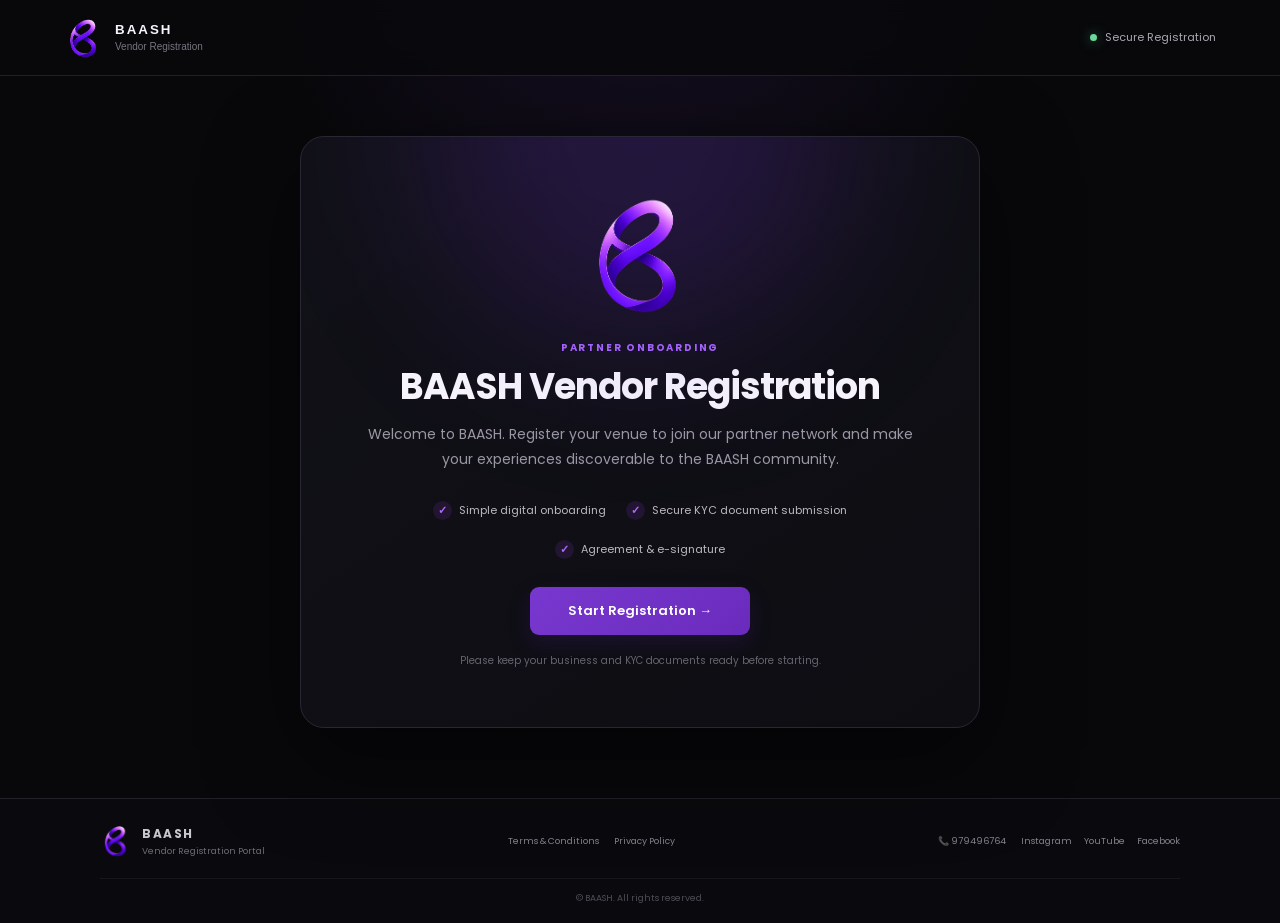
==== commit 49d8d151: "changes new" ====
--- a/index.html
+++ b/index.html
@@ -1,1079 +1,350 @@
 <!DOCTYPE html>
 <html lang="en">
-
 <head>
   <meta charset="UTF-8">
-  <meta
-    name="viewport"
-    content="width=device-width, initial-scale=1.0"
-  >
-
-  <title>BAASH Venue Registration</title>
-
-  <link
-    rel="stylesheet"
-    href="styles.css"
-  >
+  <meta name="viewport" content="width=device-width, initial-scale=1.0">
+  <meta name="theme-color" content="#08080b">
+  <title>BAASH — Vendor Registration</title>
+  <link rel="preconnect" href="https://fonts.googleapis.com">
+  <link rel="preconnect" href="https://fonts.gstatic.com" crossorigin>
+  <link href="https://fonts.googleapis.com/css2?family=Poppins:wght@400;500;600;700&display=swap" rel="stylesheet">
+  <link rel="stylesheet" href="styles.css">
 </head>
-
 <body>
-
 <div class="page">
-
-  <!-- TOP BAR -->
   <header class="topbar">
-
-    <div class="brand">
-
-      <div class="brand-mark">
-        B
-      </div>
-
+    <button class="brand brand-button" id="homeButton" type="button" aria-label="BAASH home">
+      <img src="assets/baash-logo.png" alt="BAASH logo" class="brand-logo">
+      <span class="brand-copy">
+        <span class="brand-name">BAASH</span>
+        <span class="brand-sub">Vendor Registration</span>
+      </span>
+    </button>
+    <div class="secure"><span class="secure-dot"></span> Secure Registration</div>
+  </header>
+
+  <!-- WELCOME PAGE -->
+  <main id="welcomePage" class="welcome-page">
+    <section class="welcome-card">
+      <div class="welcome-glow"></div>
+      <img src="assets/baash-logo.png" alt="BAASH" class="welcome-logo">
+      <div class="eyebrow">PARTNER ONBOARDING</div>
+      <h1>BAASH Vendor Registration</h1>
+      <p class="welcome-message">
+        Welcome to BAASH. Register your venue to join our partner network and make your
+        experiences discoverable to the BAASH community.
+      </p>
+      <div class="welcome-points">
+        <div><span>✓</span> Simple digital onboarding</div>
+        <div><span>✓</span> Secure KYC document submission</div>
+        <div><span>✓</span> Agreement &amp; e-signature</div>
+      </div>
+      <button id="startRegistration" class="btn primary hero-btn" type="button">
+        Start Registration <span>→</span>
+      </button>
+      <p class="welcome-note">Please keep your business and KYC documents ready before starting.</p>
+    </section>
+  </main>
+
+  <!-- REGISTRATION PAGE -->
+  <main id="registrationPage" class="container hidden">
+    <div class="intro">
       <div>
-        <div class="brand-name">
-          BAASH
-        </div>
-
-        <div class="brand-sub">
-          VENUE REGISTRATION
-        </div>
-      </div>
-
-    </div>
-
-    <div class="secure">
-      Secure Registration
-    </div>
-
-  </header>
-
-
-  <main class="container">
-
-    <!-- INTRO -->
-    <div class="intro">
-
-      <div>
-
-        <div class="eyebrow">
-          PARTNER ONBOARDING
-        </div>
-
-        <h1>
-          Register your venue
-        </h1>
-
-        <p>
-          Complete the registration process to onboard
-          your venue with BAASH.
-        </p>
-
-      </div>
-
-      <div class="step-badge">
-        Step <span id="stepNumber">1</span> of 4
-      </div>
-
-    </div>
-
-
-    <!-- PROGRESS -->
-    <div class="progress">
-
-      <div
-        class="progress-item active"
-        data-step="1"
-      >
-        <span>1</span>
-        <label>Venue</label>
-      </div>
-
+        <div class="eyebrow">PARTNER ONBOARDING</div>
+        <h1>Vendor Registration</h1>
+        <p>Complete the details below to register your venue and submit KYC documents.</p>
+      </div>
+      <div class="step-badge"><span id="stepNumber">1</span> / 4</div>
+    </div>
+
+    <div class="progress" aria-label="Registration progress">
+      <div class="progress-item active" data-step="1"><span>1</span><label>Venue Details</label></div>
       <div class="line"></div>
-
-      <div
-        class="progress-item"
-        data-step="2"
-      >
-        <span>2</span>
-        <label>Business</label>
-      </div>
-
+      <div class="progress-item" data-step="2"><span>2</span><label>Owner Details</label></div>
       <div class="line"></div>
-
-      <div
-        class="progress-item"
-        data-step="3"
-      >
-        <span>3</span>
-        <label>Documents</label>
-      </div>
-
+      <div class="progress-item" data-step="3"><span>3</span><label>KYC Documents</label></div>
       <div class="line"></div>
-
-      <div
-        class="progress-item"
-        data-step="4"
-      >
-        <span>4</span>
-        <label>Agreement</label>
-      </div>
-
-    </div>
-
-
-    <!-- =====================================================
-         REGISTRATION FORM
-    ====================================================== -->
-
-    <form
-      id="registrationForm"
-      novalidate
-    >
-
-
-      <!-- =================================================
-           STEP 1
-      ================================================== -->
-
-      <section
-        class="form-step active"
-        data-step="1"
-      >
-
+      <div class="progress-item" data-step="4"><span>4</span><label>Agreement</label></div>
+    </div>
+
+    <form id="registrationForm" novalidate>
+      <!-- STEP 1 -->
+      <section class="form-step active" data-step="1">
         <div class="section-title">
-
-          <h2>
-            Venue Information
-          </h2>
-
-          <p>
-            Tell us about the venue you want to register.
-          </p>
-
-        </div>
-
-
+          <h2>Venue Details</h2>
+          <p>Tell us about your venue and business.</p>
+        </div>
         <div class="grid">
-
-          <!-- Venue Name -->
-
-          <div class="field">
-
-            <label for="venueName">
-              Venue Name <b>*</b>
+          <div class="field full">
+            <label for="venueName">Venue Name <b>*</b></label>
+            <input id="venueName" name="venueName" type="text" minlength="2" maxlength="100" autocomplete="organization" placeholder="Enter venue name" required>
+            <small class="hint">2–100 characters.</small>
+          </div>
+
+          <div class="field full">
+            <label for="natureOfBusiness">Nature of Business <b>*</b></label>
+            <select id="natureOfBusiness" name="natureOfBusiness" required>
+              <option value="">Select nature of business</option>
+              <option>Restaurant — Sit-down dining</option>
+              <option>Cafe — Coffee, light bites</option>
+              <option>Bar — Pub, cocktail bar</option>
+              <option>Nightclub — Late-night venue</option>
+              <option>Lounge — Music, seating, drinks</option>
+              <option>Hotel — Rooms + amenities</option>
+              <option>Resort — Multi-day stays</option>
+              <option>Event Space — Banquets, weddings</option>
+              <option>Activity Center — Bowling, arcade, gaming</option>
+              <option>Tour Operator — Travel packages</option>
+              <option>Experience Provider — Misc. experiences</option>
+            </select>
+          </div>
+
+          <div class="field full">
+            <label for="venueAddress">Venue Address <b>*</b></label>
+            <textarea id="venueAddress" name="venueAddress" minlength="10" maxlength="500" placeholder="Enter complete venue address" required></textarea>
+          </div>
+
+          <div class="field">
+            <label for="state">State <b>*</b></label>
+            <select id="state" name="state" required>
+              <option value="">Loading states…</option>
+            </select>
+            <small id="stateStatus" class="hint">Loading India states…</small>
+          </div>
+          <div class="field">
+            <label for="city">City <b>*</b></label>
+            <select id="city" name="city" required disabled>
+              <option value="">Select state first</option>
+            </select>
+            <small id="cityStatus" class="hint">Select a state to load cities.</small>
+          </div>
+          <div class="field">
+            <label for="pinCode">PIN Code <b>*</b></label>
+            <input id="pinCode" name="pinCode" type="text" inputmode="numeric" pattern="^[1-9][0-9]{5}$" maxlength="6" placeholder="6-digit PIN" required>
+            <small class="hint">Exactly 6 digits.</small>
+          </div>
+        </div>
+        <div class="actions">
+          <button type="button" class="btn primary next">Continue <span>→</span></button>
+        </div>
+      </section>
+
+      <!-- STEP 2 -->
+      <section class="form-step" data-step="2">
+        <div class="section-title">
+          <h2>Legal &amp; Owner Details</h2>
+          <p>Provide the legal and primary owner information.</p>
+        </div>
+        <div class="grid">
+          <div class="field full">
+            <label for="legalName">Legal Name <b>*</b></label>
+            <input id="legalName" name="legalName" type="text" minlength="2" maxlength="120" placeholder="Legal / registered business name" required>
+          </div>
+          <div class="field">
+            <label for="ownerName">Owner Name <b>*</b></label>
+            <input id="ownerName" name="ownerName" type="text" minlength="2" maxlength="80" pattern="^[A-Za-zÀ-ÖØ-öø-ÿ.' -]{2,80}$" placeholder="Full name" required>
+            <small class="hint">Letters, spaces, dots and hyphens only.</small>
+          </div>
+          <div class="field">
+            <label for="ownerMobile">Owner Mobile Number <b>*</b></label>
+            <input id="ownerMobile" name="ownerMobile" type="text" inputmode="numeric" pattern="^[6-9][0-9]{9}$" maxlength="10" placeholder="10-digit mobile number" required>
+            <small class="hint">Exactly 10 digits; starts with 6–9.</small>
+          </div>
+          <div class="field">
+            <label for="ownerEmail">Owner Email <b>*</b></label>
+            <input id="ownerEmail" name="ownerEmail" type="email" maxlength="120" autocomplete="email" placeholder="owner@example.com" required>
+          </div>
+          <div class="field">
+            <label for="gstNumber">GST Number <span class="optional">Optional</span></label>
+            <input id="gstNumber" name="gstNumber" type="text" maxlength="15" pattern="^[0-9]{2}[A-Z]{5}[0-9]{4}[A-Z][1-9A-Z]Z[0-9A-Z]$" placeholder="15-character GSTIN" style="text-transform:uppercase">
+            <small class="hint">Format: 22AAAAA0000A1Z5.</small>
+          </div>
+          <div class="field">
+            <label for="panNumber">PAN Number <b>*</b></label>
+            <input id="panNumber" name="panNumber" type="text" maxlength="10" pattern="^[A-Z]{5}[0-9]{4}[A-Z]$" placeholder="ABCDE1234F" style="text-transform:uppercase" required>
+            <small class="hint">10-character PAN format.</small>
+          </div>
+        </div>
+        <div class="actions">
+          <button type="button" class="btn secondary back">← Back</button>
+          <button type="button" class="btn primary next">Continue <span>→</span></button>
+        </div>
+      </section>
+
+      <!-- STEP 3 -->
+      <section class="form-step" data-step="3">
+        <div class="section-title">
+          <h2>KYC Documents</h2>
+          <p>Upload clear PDF, JPG or PNG files. Maximum size: 10 MB per file.</p>
+        </div>
+        <div class="upload-grid">
+          <label class="upload-card">
+            <input type="file" name="tradeLicense" accept=".pdf,.jpg,.jpeg,.png" required>
+            <span class="upload-icon">↑</span>
+            <strong>Business / Trade License <b>*</b></strong>
+            <small>PDF, JPG or PNG · Max 10 MB</small>
+            <span class="file-name">Choose file</span>
+          </label>
+          <label class="upload-card">
+            <input type="file" name="gstCertificate" accept=".pdf,.jpg,.jpeg,.png">
+            <span class="upload-icon">↑</span>
+            <strong>GST Certificate</strong>
+            <small>Optional · PDF, JPG or PNG</small>
+            <span class="file-name">Choose file</span>
+          </label>
+          <label class="upload-card">
+            <input type="file" name="ownerAadhaar" accept=".pdf,.jpg,.jpeg,.png" required>
+            <span class="upload-icon">↑</span>
+            <strong>Aadhaar Card (Owner) <b>*</b></strong>
+            <small>PDF, JPG or PNG · Max 10 MB</small>
+            <span class="file-name">Choose file</span>
+          </label>
+          <label class="upload-card">
+            <input type="file" name="businessPan" accept=".pdf,.jpg,.jpeg,.png" required>
+            <span class="upload-icon">↑</span>
+            <strong>PAN Card (Business / Entity) <b>*</b></strong>
+            <small>PDF, JPG or PNG · Max 10 MB</small>
+            <span class="file-name">Choose file</span>
+          </label>
+          <label class="upload-card">
+            <input type="file" name="cancelledCheque" accept=".pdf,.jpg,.jpeg,.png" required>
+            <span class="upload-icon">↑</span>
+            <strong>Cancelled Cheque <b>*</b></strong>
+            <small>PDF, JPG or PNG · Max 10 MB</small>
+            <span class="file-name">Choose file</span>
+          </label>
+          <label class="upload-card">
+            <input type="file" name="otherLicense" accept=".pdf,.jpg,.jpeg,.png">
+            <span class="upload-icon">↑</span>
+            <strong>Other License</strong>
+            <small>Optional · PDF, JPG or PNG</small>
+            <span class="file-name">Choose file</span>
+          </label>
+        </div>
+        <div class="declaration">
+          <label>
+            <input type="checkbox" name="declaration" required>
+            <span>I confirm that the information and documents submitted are true, accurate and valid. <b>*</b></span>
+          </label>
+        </div>
+        <div class="actions">
+          <button type="button" class="btn secondary back">← Back</button>
+          <button type="button" class="btn primary next">Continue <span>→</span></button>
+        </div>
+      </section>
+
+      <!-- STEP 4 -->
+      <section class="form-step" data-step="4">
+        <div class="section-title">
+          <h2>Vendor Agreement</h2>
+          <p>Review the temporary agreement and sign electronically to complete registration.</p>
+        </div>
+        <div class="demo-label">DEMO VENDOR AGREEMENT — FOR TESTING PURPOSES ONLY</div>
+        <div class="agreement-box" id="agreementBox">
+          <h3>BAASH Vendor Agreement</h3>
+          <p><strong>Agreement Version:</strong> DEMO-1.0</p>
+          <p>This Demo Vendor Agreement is entered into between <strong>BAASH</strong> (“Platform”) and the venue/vendor identified in this registration (“Vendor”).</p>
+          <h4>1. Vendor &amp; Venue Details</h4>
+          <p>Venue: <span id="agreementVenue">—</span><br>Legal Name: <span id="agreementLegal">—</span><br>Owner: <span id="agreementOwner">—</span></p>
+          <h4>2. Platform Services</h4>
+          <p>BAASH may provide venue discovery, customer engagement, booking, offers, experience activation, analytics and related platform services.</p>
+          <h4>3. Vendor Responsibilities</h4>
+          <p>The Vendor will provide accurate business information, valid KYC documents, lawful services, appropriate pricing and timely operational updates. The Vendor is responsible for complying with applicable laws, licenses, taxes and safety requirements.</p>
+          <h4>4. Commercial Terms</h4>
+          <p>Any commission, subscription, payment processing fee, settlement cycle or other commercial arrangement will be governed by the commercial terms separately communicated or agreed by BAASH and the Vendor.</p>
+          <h4>5. Payments &amp; Settlements</h4>
+          <p>Where BAASH facilitates customer payments, settlement will be made according to the applicable commercial arrangement after accounting for refunds, adjustments, taxes and applicable fees.</p>
+          <h4>6. Cancellation &amp; Termination</h4>
+          <p>Either party may request termination subject to applicable notice and settlement of outstanding obligations. BAASH may suspend a listing for inaccurate information, compliance concerns, fraud, misuse or material breach.</p>
+          <h4>7. Confidentiality</h4>
+          <p>Each party will use reasonable care to protect confidential business information received from the other party and will not disclose it except where required for service delivery or by law.</p>
+          <h4>8. Liability</h4>
+          <p>Each party remains responsible for its own acts and omissions. The Vendor remains responsible for the operation, staff, premises, products and services of the venue.</p>
+          <h4>9. Dispute Resolution</h4>
+          <p>The parties will first attempt to resolve disputes through good-faith discussion. The final production agreement should specify governing law, jurisdiction and any arbitration mechanism approved by BAASH’s legal counsel.</p>
+          <h4>10. Demo Status</h4>
+          <p>This document is a temporary testing template and is not intended to constitute BAASH’s final legal agreement.</p>
+        </div>
+        <div class="contract-fields">
+          <div class="declaration">
+            <label class="contract-check">
+              <input type="checkbox" id="agreementAccepted" name="agreementAccepted" required>
+              <span>I have read the above demo agreement and agree to it for testing purposes. <b>*</b></span>
             </label>
-
-            <input
-              type="text"
-              id="venueName"
-              name="venueName"
-              placeholder="Enter venue name"
-              required
-            >
-
-          </div>
-
-
-          <!-- Nature -->
-
-          <div class="field">
-
-            <label for="natureOfBusiness">
-              Nature of Business <b>*</b>
-            </label>
-
-            <select
-              id="natureOfBusiness"
-              name="natureOfBusiness"
-              required
-            >
-
-              <option value="">
-                Select business type
-              </option>
-
-              <option value="Restaurant">
-                Restaurant — Sit-down dining
-              </option>
-
-              <option value="Cafe">
-                Cafe — Coffee, light bites
-              </option>
-
-              <option value="Bar">
-                Bar — Pub, cocktail bar
-              </option>
-
-              <option value="Nightclub">
-                Nightclub — Late-night venue
-              </option>
-
-              <option value="Lounge">
-                Lounge — Music, seating, drinks
-              </option>
-
-              <option value="Hotel">
-                Hotel — Rooms + amenities
-              </option>
-
-              <option value="Resort">
-                Resort — Multi-day stays
-              </option>
-
-              <option value="Event Space">
-                Event Space — Banquets, weddings
-              </option>
-
-              <option value="Activity Center">
-                Activity Center — Bowling, arcade, gaming
-              </option>
-
-              <option value="Tour Operator">
-                Tour Operator — Travel packages
-              </option>
-
-              <option value="Experience Provider">
-                Experience Provider — Misc. experiences
-              </option>
-
-            </select>
-
-          </div>
-
-
-          <!-- Address -->
-
-          <div class="field full">
-
-            <label for="venueAddress">
-              Venue Address <b>*</b>
-            </label>
-
-            <textarea
-              id="venueAddress"
-              name="venueAddress"
-              placeholder="Enter complete venue address"
-              required
-            ></textarea>
-
-          </div>
-
-
-          <!-- City -->
-
-          <div class="field">
-
-            <label for="city">
-              City <b>*</b>
-            </label>
-
-            <input
-              type="text"
-              id="city"
-              name="city"
-              placeholder="Enter city"
-              required
-            >
-
-          </div>
-
-
-          <!-- State -->
-
-          <div class="field">
-
-            <label for="state">
-              State <b>*</b>
-            </label>
-
-            <input
-              type="text"
-              id="state"
-              name="state"
-              placeholder="Enter state"
-              required
-            >
-
-          </div>
-
-
-          <!-- PIN -->
-
-          <div class="field">
-
-            <label for="pinCode">
-              PIN Code <b>*</b>
-            </label>
-
-            <input
-              type="text"
-              id="pinCode"
-              name="pinCode"
-              placeholder="Enter PIN code"
-              maxlength="6"
-              required
-            >
-
-          </div>
-
-        </div>
-
-
+          </div>
+          <div class="field signature-name-field">
+            <label for="signatureName">Full Legal Name for Signature <b>*</b></label>
+            <input id="signatureName" name="signatureName" type="text" minlength="2" maxlength="120" placeholder="Enter your full legal name" required>
+          </div>
+          <div class="signature-wrap">
+            <div class="signature-head">
+              <label>Draw Signature <b>*</b></label>
+              <button type="button" class="signature-clear" id="clearSignature">Clear Signature</button>
+            </div>
+            <canvas id="signaturePad" class="signature-pad" width="900" height="220"></canvas>
+            <div class="contract-note">Draw your signature inside the box using your mouse, trackpad or touchscreen.</div>
+          </div>
+        </div>
         <div class="actions">
-
-          <button
-            type="button"
-            class="btn primary next"
-          >
-            Continue <span>→</span>
-          </button>
-
-        </div>
-
+          <button type="button" class="btn secondary back">← Back</button>
+          <button type="submit" class="btn primary" id="submitBtn">Submit Registration</button>
+        </div>
       </section>
-
-
-      <!-- =================================================
-           STEP 2
-      ================================================== -->
-
-      <section
-        class="form-step"
-        data-step="2"
-      >
-
-        <div class="section-title">
-
-          <h2>
-            Business & Owner Details
-          </h2>
-
-          <p>
-            Provide the legal and contact information
-            for the business.
-          </p>
-
-        </div>
-
-
-        <div class="grid">
-
-          <!-- Legal Name -->
-
-          <div class="field full">
-
-            <label for="legalName">
-              Legal Name <b>*</b>
-            </label>
-
-            <input
-              type="text"
-              id="legalName"
-              name="legalName"
-              placeholder="Registered legal business name"
-              required
-            >
-
-          </div>
-
-
-          <!-- Owner -->
-
-          <div class="field">
-
-            <label for="ownerName">
-              Owner Name <b>*</b>
-            </label>
-
-            <input
-              type="text"
-              id="ownerName"
-              name="ownerName"
-              placeholder="Enter owner name"
-              required
-            >
-
-          </div>
-
-
-          <!-- Mobile -->
-
-          <div class="field">
-
-            <label for="ownerMobile">
-              Owner Mobile Number <b>*</b>
-            </label>
-
-            <input
-              type="tel"
-              id="ownerMobile"
-              name="ownerMobile"
-              placeholder="Enter mobile number"
-              maxlength="10"
-              required
-            >
-
-          </div>
-
-
-          <!-- Email -->
-
-          <div class="field">
-
-            <label for="ownerEmail">
-              Owner Email <b>*</b>
-            </label>
-
-            <input
-              type="email"
-              id="ownerEmail"
-              name="ownerEmail"
-              placeholder="owner@example.com"
-              required
-            >
-
-          </div>
-
-
-          <!-- GST -->
-
-          <div class="field">
-
-            <label for="gstNumber">
-              GST Number
-            </label>
-
-            <input
-              type="text"
-              id="gstNumber"
-              name="gstNumber"
-              placeholder="Enter GST number"
-            >
-
-          </div>
-
-
-          <!-- PAN -->
-
-          <div class="field">
-
-            <label for="panNumber">
-              PAN Number <b>*</b>
-            </label>
-
-            <input
-              type="text"
-              id="panNumber"
-              name="panNumber"
-              placeholder="Enter PAN number"
-              maxlength="10"
-              required
-            >
-
-          </div>
-
-        </div>
-
-
-        <div class="actions">
-
-          <button
-            type="button"
-            class="btn secondary prev"
-          >
-            ← Back
-          </button>
-
-          <button
-            type="button"
-            class="btn primary next"
-          >
-            Continue <span>→</span>
-          </button>
-
-        </div>
-
-      </section>
-
-
-      <!-- =================================================
-           STEP 3
-      ================================================== -->
-
-      <section
-        class="form-step"
-        data-step="3"
-      >
-
-        <div class="section-title">
-
-          <h2>
-            Required Documents
-          </h2>
-
-          <p>
-            Upload clear and valid copies of the
-            required documents.
-          </p>
-
-        </div>
-
-
-        <div class="upload-grid">
-
-
-          <!-- Trade License -->
-
-          <label class="upload-card">
-
-            <input
-              type="file"
-              name="tradeLicense"
-              accept=".pdf,.jpg,.jpeg,.png"
-              required
-            >
-
-            <div class="upload-icon">
-              ↑
-            </div>
-
-            <strong>
-              Business / Trade License
-            </strong>
-
-            <small>
-              PDF, JPG or PNG
-            </small>
-
-            <div class="file-name">
-              Choose file
-            </div>
-
-          </label>
-
-
-          <!-- GST -->
-
-          <label class="upload-card">
-
-            <input
-              type="file"
-              name="gstCertificate"
-              accept=".pdf,.jpg,.jpeg,.png"
-              required
-            >
-
-            <div class="upload-icon">
-              ↑
-            </div>
-
-            <strong>
-              GST Certificate
-            </strong>
-
-            <small>
-              PDF, JPG or PNG
-            </small>
-
-            <div class="file-name">
-              Choose file
-            </div>
-
-          </label>
-
-
-          <!-- Aadhaar -->
-
-          <label class="upload-card">
-
-            <input
-              type="file"
-              name="ownerAadhaar"
-              accept=".pdf,.jpg,.jpeg,.png"
-              required
-            >
-
-            <div class="upload-icon">
-              ↑
-            </div>
-
-            <strong>
-              Aadhaar Card — Owner
-            </strong>
-
-            <small>
-              PDF, JPG or PNG
-            </small>
-
-            <div class="file-name">
-              Choose file
-            </div>
-
-          </label>
-
-
-          <!-- PAN -->
-
-          <label class="upload-card">
-
-            <input
-              type="file"
-              name="businessPan"
-              accept=".pdf,.jpg,.jpeg,.png"
-              required
-            >
-
-            <div class="upload-icon">
-              ↑
-            </div>
-
-            <strong>
-              PAN Card — Company
-            </strong>
-
-            <small>
-              PDF, JPG or PNG
-            </small>
-
-            <div class="file-name">
-              Choose file
-            </div>
-
-          </label>
-
-
-          <!-- Cheque -->
-
-          <label class="upload-card">
-
-            <input
-              type="file"
-              name="cancelledCheque"
-              accept=".pdf,.jpg,.jpeg,.png"
-              required
-            >
-
-            <div class="upload-icon">
-              ↑
-            </div>
-
-            <strong>
-              Cancelled Cheque
-            </strong>
-
-            <small>
-              PDF, JPG or PNG
-            </small>
-
-            <div class="file-name">
-              Choose file
-            </div>
-
-          </label>
-
-
-          <!-- Other -->
-
-          <label class="upload-card">
-
-            <input
-              type="file"
-              name="otherLicense"
-              accept=".pdf,.jpg,.jpeg,.png"
-            >
-
-            <div class="upload-icon">
-              ↑
-            </div>
-
-            <strong>
-              Other License
-            </strong>
-
-            <small>
-              Optional — if required
-            </small>
-
-            <div class="file-name">
-              Choose file
-            </div>
-
-          </label>
-
-        </div>
-
-
-        <div class="declaration">
-
-          <label>
-
-            <input
-              type="checkbox"
-              id="documentsDeclaration"
-              name="documentsDeclaration"
-              required
-            >
-
-            <span>
-              I confirm that the documents submitted are
-              valid, accurate and belong to the registered
-              venue/business.
-            </span>
-
-          </label>
-
-        </div>
-
-
-        <div class="actions">
-
-          <button
-            type="button"
-            class="btn secondary prev"
-          >
-            ← Back
-          </button>
-
-          <!-- THIS IS NOW CONTINUE -->
-          <button
-            type="button"
-            class="btn primary next"
-          >
-            Continue <span>→</span>
-          </button>
-
-        </div>
-
-      </section>
-
-
-      <!-- =================================================
-           STEP 4
-      ================================================== -->
-
-      <section
-        class="form-step"
-        data-step="4"
-      >
-
-        <div class="section-title">
-
-          <h2>
-            BAASH Vendor Agreement
-          </h2>
-
-          <p>
-            Review the agreement and sign before
-            submitting your registration.
-          </p>
-
-        </div>
-
-
-        <div class="demo-label">
-          DEMO AGREEMENT — VERSION 1.0
-        </div>
-
-
-        <!-- AGREEMENT -->
-
-        <div class="agreement-box">
-
-          <h3>
-            BAASH Venue & Vendor Agreement
-          </h3>
-
-          <p>
-            This agreement is between BAASH and the venue,
-            business or service provider registering through
-            this portal.
-          </p>
-
-
-          <h4>
-            1. Registration
-          </h4>
-
-          <p>
-            The information and documents submitted by the
-            venue must be accurate, complete and valid.
-            BAASH may verify the submitted information before
-            activating the venue.
-          </p>
-
-
-          <h4>
-            2. Venue Information
-          </h4>
-
-          <p>
-            The registered venue agrees to keep its business,
-            ownership, contact and venue information accurate
-            and up to date.
-          </p>
-
-
-          <h4>
-            3. Documents
-          </h4>
-
-          <p>
-            The venue confirms that all uploaded documents
-            belong to the registered business or owner and
-            are submitted for legitimate verification
-            purposes.
-          </p>
-
-
-          <h4>
-            4. BAASH Platform
-          </h4>
-
-          <p>
-            The venue understands that BAASH may use the
-            submitted information for onboarding, verification,
-            venue management and platform-related services.
-          </p>
-
-
-          <h4>
-            5. Responsibility
-          </h4>
-
-          <p>
-            The venue is responsible for the accuracy and
-            legality of all information and documents
-            submitted through this registration.
-          </p>
-
-
-          <h4>
-            6. Acceptance
-          </h4>
-
-          <p>
-            By accepting this agreement and signing below,
-            the authorised representative confirms that they
-            have read and understood the terms of this
-            agreement.
-          </p>
-
-        </div>
-
-
-        <!-- CONTRACT FIELDS -->
-
-        <div class="contract-fields">
-
-          <div class="grid">
-
-
-            <div class="field full">
-
-              <label>
-                Venue Name
-              </label>
-
-              <input
-                type="text"
-                id="agreementVenue"
-                readonly
-              >
-
-            </div>
-
-
-            <div class="field">
-
-              <label>
-                Legal Name
-              </label>
-
-              <input
-                type="text"
-                id="agreementLegal"
-                readonly
-              >
-
-            </div>
-
-
-            <div class="field">
-
-              <label>
-                Owner / Authorised Representative
-              </label>
-
-              <input
-                type="text"
-                id="agreementOwner"
-                readonly
-              >
-
-            </div>
-
-          </div>
-
-
-          <!-- ACCEPT -->
-
-          <div class="declaration">
-
-            <label class="contract-check">
-
-              <input
-                type="checkbox"
-                id="agreementAccepted"
-                name="agreementAccepted"
-                required
-              >
-
-              <span>
-                I confirm that I have read and understood
-                the BAASH Vendor Agreement and agree to
-                the terms stated above on behalf of the
-                registered venue/business.
-              </span>
-
-            </label>
-
-          </div>
-
-
-          <!-- SIGNATURE NAME -->
-
-          <div class="field signature-wrap">
-
-            <label for="signatureName">
-              Full Legal Name of Signatory <b>*</b>
-            </label>
-
-            <input
-              type="text"
-              id="signatureName"
-              name="signatureName"
-              placeholder="Enter your full legal name"
-              required
-            >
-
-          </div>
-
-
-          <!-- SIGNATURE PAD -->
-
-          <div class="signature-wrap">
-
-            <div class="signature-head">
-
-              <label>
-                Digital Signature <b>*</b>
-              </label>
-
-              <button
-                type="button"
-                class="signature-clear"
-                id="clearSignature"
-              >
-                Clear
-              </button>
-
-            </div>
-
-
-            <canvas
-              id="signaturePad"
-              class="signature-pad"
-              width="1000"
-              height="360"
-            ></canvas>
-
-
-            <div class="contract-note">
-              Draw your signature above using your mouse,
-              trackpad or touchscreen.
-            </div>
-
-          </div>
-
-        </div>
-
-
-        <!-- FINAL ACTION -->
-
-        <div class="actions">
-
-          <button
-            type="button"
-            class="btn secondary prev"
-          >
-            ← Back
-          </button>
-
-          <!-- ONLY STEP 4 SUBMITS -->
-          <button
-            type="submit"
-            class="btn primary"
-            id="submitBtn"
-          >
-            Submit Registration
-          </button>
-
-        </div>
-
-      </section>
-
     </form>
 
-
-    <!-- =================================================
-         SUCCESS
-    ================================================== -->
-
-    <div
-      class="success"
-      id="successBox"
-    >
-
-      <div class="success-icon">
-        ✓
-      </div>
-
-      <h2>
-        Registration Submitted
-      </h2>
-
-      <p class="muted">
-        Your venue registration has been successfully
-        submitted to BAASH. Our team will verify the
-        information and documents.
-      </p>
-
-
+    <!-- PROCESSING -->
+    <div id="processingPanel" class="processing-panel" aria-live="polite" aria-hidden="true">
+      <div class="processing-card">
+        <div class="spinner"></div>
+        <div class="eyebrow">PLEASE WAIT</div>
+        <h2>Completing Registration</h2>
+        <p>We're securely processing your registration. Please don't close this page.</p>
+        <div class="processing-steps">
+          <div class="processing-step active" data-process="1"><span>1</span><div><strong>Preparing submission</strong><small>Validating your details</small></div></div>
+          <div class="processing-step" data-process="2"><span>2</span><div><strong>Uploading documents</strong><small>Sending KYC documents securely</small></div></div>
+          <div class="processing-step" data-process="3"><span>3</span><div><strong>Saving registration</strong><small>Recording your vendor details</small></div></div>
+          <div class="processing-step" data-process="4"><span>4</span><div><strong>Generating agreement</strong><small>Creating your signed registration document</small></div></div>
+        </div>
+      </div>
+    </div>
+
+    <!-- SUCCESS -->
+    <div class="success" id="successBox">
+      <div class="success-icon">✓</div>
+      <div class="eyebrow">REGISTRATION SUBMITTED</div>
+      <h2>Thank you!</h2>
+      <p>Your venue registration has been submitted successfully.</p>
       <div class="registration-id">
-
-        <span>
-          Registration ID
-        </span>
-
-        <strong id="registrationId">
-          —
-        </strong>
-
-      </div>
-
-    </div>
-
+        <span>Registration ID</span>
+        <strong id="registrationId">BAASH-VEN-2026-00001</strong>
+      </div>
+      <p class="muted">Our team will review your information and documents and contact you once verification is complete.</p>
+      <button type="button" class="btn secondary success-home" id="successHome">Return to Home</button>
+    </div>
   </main>
 
-
-  <footer>
-    © BAASH. All rights reserved.
+  <footer class="site-footer">
+    <div class="footer-inner">
+      <div class="footer-brand">
+        <img src="assets/baash-logo.png" alt="BAASH" class="footer-logo">
+        <div><strong>BAASH</strong><span>Vendor Registration Portal</span></div>
+      </div>
+      <div class="footer-links">
+        <a href="terms.html">Terms &amp; Conditions</a>
+        <a href="privacy.html">Privacy Policy</a>
+      </div>
+      <div class="footer-contact">
+        <a href="tel:979496764">📞 979496764</a>
+        <div class="social-links">
+          <a href="https://www.instagram.com/baash_in?utm_source=qr" target="_blank" rel="noopener">Instagram</a>
+          <a href="https://youtube.com/@baashup?si=u6RCeJLSSBAkep0s" target="_blank" rel="noopener">YouTube</a>
+          <a href="https://www.facebook.com/profile.php?id=61553845945592&mibextid=wwXIfr&rdid=MHv028I7Zk9YeLSb" target="_blank" rel="noopener">Facebook</a>
+        </div>
+      </div>
+    </div>
+    <div class="footer-bottom">© BAASH. All rights reserved.</div>
   </footer>
-
 </div>
-
-
 <script src="script.js"></script>
-
 </body>
 </html>
--- a/styles.css
+++ b/styles.css
@@ -1,865 +1 @@
-* {
-  box-sizing: border-box;
-}
-
-body {
-  margin: 0;
-  background: #08080b;
-  color: #f4f3f7;
-  font-family:
-    Inter,
-    -apple-system,
-    BlinkMacSystemFont,
-    "Segoe UI",
-    sans-serif;
-}
-
-.page {
-  min-height: 100vh;
-}
-
-
-/* =====================================================
-   TOP BAR
-===================================================== */
-
-.topbar {
-  height: 76px;
-  border-bottom: 1px solid #202027;
-  background: #0b0b0f;
-
-  display: flex;
-  align-items: center;
-  justify-content: space-between;
-
-  padding: 0 5%;
-
-  position: sticky;
-  top: 0;
-  z-index: 10;
-}
-
-
-.brand {
-  display: flex;
-  align-items: center;
-  gap: 11px;
-}
-
-
-.brand-mark {
-  width: 38px;
-  height: 38px;
-
-  border-radius: 11px;
-
-  background:
-    linear-gradient(
-      145deg,
-      #8d48ff,
-      #4d1ca4
-    );
-
-  display: grid;
-  place-items: center;
-
-  font-size: 21px;
-  font-weight: 800;
-}
-
-
-.brand-name {
-  font-weight: 800;
-  letter-spacing: 2px;
-}
-
-
-.brand-sub {
-  font-size: 11px;
-  color: #77747f;
-  margin-top: 1px;
-}
-
-
-.secure {
-  font-size: 12px;
-  color: #9996a2;
-}
-
-
-/* =====================================================
-   CONTAINER
-===================================================== */
-
-.container {
-  max-width: 1050px;
-  margin: auto;
-
-  padding:
-    48px 24px 35px;
-}
-
-
-/* =====================================================
-   INTRO
-===================================================== */
-
-.intro {
-  display: flex;
-  justify-content: space-between;
-  align-items: flex-end;
-
-  margin-bottom: 35px;
-}
-
-
-.eyebrow {
-  font-size: 11px;
-  letter-spacing: 1.8px;
-  color: #a765ff;
-  font-weight: 800;
-  margin-bottom: 8px;
-}
-
-
-h1 {
-  font-size: 36px;
-  margin: 0 0 8px;
-  letter-spacing: -1px;
-}
-
-
-p {
-  color: #92909a;
-  margin: 0;
-  line-height: 1.6;
-}
-
-
-.step-badge {
-  border: 1px solid #2a2931;
-  border-radius: 10px;
-
-  padding: 10px 14px;
-
-  color: #aaa7b1;
-  font-size: 13px;
-}
-
-
-.step-badge span {
-  color: #fff;
-  font-weight: 700;
-}
-
-
-/* =====================================================
-   PROGRESS
-===================================================== */
-
-.progress {
-  display: flex;
-  align-items: center;
-
-  margin-bottom: 30px;
-}
-
-
-.progress-item {
-  display: flex;
-  align-items: center;
-
-  gap: 9px;
-
-  color: #686570;
-  font-size: 12px;
-
-  white-space: nowrap;
-}
-
-
-.progress-item span {
-  width: 30px;
-  height: 30px;
-
-  border: 1px solid #303039;
-  border-radius: 50%;
-
-  display: grid;
-  place-items: center;
-}
-
-
-.progress-item.active {
-  color: #eae8ef;
-}
-
-
-.progress-item.active span {
-  background: #7435c7;
-  border-color: #8c4be8;
-  color: white;
-}
-
-
-.progress-item.done span {
-  background: #33204d;
-  border-color: #7c40c8;
-  color: #d9baff;
-}
-
-
-.line {
-  height: 1px;
-  background: #27262e;
-
-  flex: 1;
-
-  margin: 0 15px;
-}
-
-
-/* =====================================================
-   FORM
-===================================================== */
-
-.form-step {
-  display: none;
-
-  background: #101015;
-
-  border: 1px solid #24232b;
-
-  border-radius: 16px;
-
-  padding: 30px;
-
-  box-shadow:
-    0 18px 50px #0005;
-}
-
-
-.form-step.active {
-  display: block;
-}
-
-
-.section-title {
-  margin-bottom: 28px;
-}
-
-
-.section-title h2 {
-  margin: 0 0 6px;
-  font-size: 20px;
-}
-
-
-/* =====================================================
-   GRID
-===================================================== */
-
-.grid {
-  display: grid;
-
-  grid-template-columns:
-    repeat(2, 1fr);
-
-  gap: 20px;
-}
-
-
-.field.full {
-  grid-column: 1 / -1;
-}
-
-
-/* =====================================================
-   FIELDS
-===================================================== */
-
-.field label {
-  display: block;
-
-  font-size: 12px;
-  font-weight: 600;
-
-  color: #c6c3cc;
-
-  margin-bottom: 8px;
-}
-
-
-.field b,
-.upload-card b {
-  color: #b36aff;
-}
-
-
-.field input,
-.field select,
-.field textarea {
-  width: 100%;
-
-  background: #0b0b0f;
-
-  border: 1px solid #302f38;
-
-  color: #eee;
-
-  border-radius: 9px;
-
-  padding: 13px 14px;
-
-  outline: none;
-
-  font-size: 14px;
-
-  transition: .2s;
-}
-
-
-.field textarea {
-  min-height: 105px;
-  resize: vertical;
-}
-
-
-.field input:focus,
-.field select:focus,
-.field textarea:focus {
-  border-color: #8143d0;
-
-  box-shadow:
-    0 0 0 3px #7435c720;
-}
-
-
-.field select {
-  appearance: auto;
-}
-
-
-/* =====================================================
-   ACTIONS
-===================================================== */
-
-.actions {
-  display: flex;
-
-  justify-content: flex-end;
-
-  gap: 12px;
-
-  margin-top: 30px;
-
-  padding-top: 22px;
-
-  border-top: 1px solid #24232b;
-}
-
-
-.btn {
-  border: 0;
-
-  border-radius: 9px;
-
-  padding: 12px 20px;
-
-  font-weight: 700;
-
-  font-size: 13px;
-
-  cursor: pointer;
-}
-
-
-.btn.primary {
-  background: #7838cf;
-  color: white;
-}
-
-
-.btn.primary:hover {
-  background: #8a48e1;
-}
-
-
-.btn.primary:disabled {
-  opacity: .6;
-  cursor: wait;
-}
-
-
-.btn.secondary {
-  background: #1a191f;
-
-  color: #c7c4cc;
-
-  border: 1px solid #302f38;
-}
-
-
-/* =====================================================
-   UPLOADS
-===================================================== */
-
-.upload-grid {
-  display: grid;
-
-  grid-template-columns:
-    repeat(2, 1fr);
-
-  gap: 16px;
-}
-
-
-.upload-card {
-  min-height: 150px;
-
-  border: 1px dashed #3b3945;
-
-  border-radius: 12px;
-
-  background: #0c0c11;
-
-  padding: 20px;
-
-  display: flex;
-
-  flex-direction: column;
-
-  align-items: center;
-
-  justify-content: center;
-
-  text-align: center;
-
-  cursor: pointer;
-
-  transition: .2s;
-}
-
-
-.upload-card:hover {
-  border-color: #8447d4;
-  background: #121019;
-}
-
-
-.upload-card input {
-  display: none;
-}
-
-
-.upload-icon {
-  width: 35px;
-  height: 35px;
-
-  border-radius: 9px;
-
-  background: #20152d;
-
-  color: #b26aff;
-
-  display: grid;
-  place-items: center;
-
-  font-size: 20px;
-
-  margin-bottom: 10px;
-}
-
-
-.upload-card strong {
-  font-size: 13px;
-}
-
-
-.upload-card small {
-  color: #696771;
-
-  margin-top: 6px;
-}
-
-
-.file-name {
-  font-size: 11px;
-
-  color: #a863ee;
-
-  margin-top: 9px;
-
-  max-width: 100%;
-
-  overflow: hidden;
-
-  text-overflow: ellipsis;
-
-  white-space: nowrap;
-}
-
-
-/* =====================================================
-   DECLARATION
-===================================================== */
-
-.declaration {
-  margin-top: 25px;
-
-  background: #0c0c10;
-
-  border: 1px solid #292832;
-
-  border-radius: 10px;
-
-  padding: 15px;
-}
-
-
-.declaration label {
-  display: flex;
-
-  gap: 10px;
-
-  font-size: 12px;
-
-  color: #aaa7b0;
-
-  line-height: 1.5;
-}
-
-
-.declaration input {
-  accent-color: #813fd5;
-
-  margin-top: 2px;
-}
-
-
-/* =====================================================
-   AGREEMENT
-===================================================== */
-
-.demo-label {
-  display: inline-block;
-
-  padding: 6px 9px;
-
-  border: 1px solid #6b4a23;
-
-  border-radius: 7px;
-
-  background: #241b10;
-
-  color: #e8b66c;
-
-  font-size: 10px;
-
-  font-weight: 800;
-
-  letter-spacing: 1px;
-
-  margin-bottom: 14px;
-}
-
-
-.agreement-box {
-  max-height: 390px;
-
-  overflow: auto;
-
-  background: #0b0b0f;
-
-  border: 1px solid #302f38;
-
-  border-radius: 10px;
-
-  padding: 20px;
-
-  color: #aaa7b0;
-
-  line-height: 1.65;
-
-  font-size: 12px;
-}
-
-
-.agreement-box h3 {
-  color: #eee;
-
-  margin: 0 0 8px;
-
-  font-size: 16px;
-}
-
-
-.agreement-box h4 {
-  color: #d7d3dd;
-
-  margin: 18px 0 5px;
-
-  font-size: 13px;
-}
-
-
-.agreement-box p {
-  color: #aaa7b0;
-
-  margin: 0 0 8px;
-}
-
-
-.contract-fields {
-  margin-top: 20px;
-}
-
-
-.contract-check {
-  display: flex;
-
-  gap: 10px;
-
-  align-items: flex-start;
-
-  font-size: 12px;
-
-  color: #aaa7b0;
-
-  line-height: 1.5;
-}
-
-
-.contract-check input {
-  accent-color: #813fd5;
-
-  margin-top: 2px;
-}
-
-
-.signature-wrap {
-  margin-top: 18px;
-}
-
-
-.signature-head {
-  display: flex;
-
-  justify-content: space-between;
-
-  align-items: center;
-
-  margin-bottom: 8px;
-}
-
-
-.signature-head label {
-  font-size: 12px;
-
-  font-weight: 600;
-
-  color: #c6c3cc;
-}
-
-
-.signature-clear {
-  border: 0;
-
-  background: transparent;
-
-  color: #b36aff;
-
-  font-size: 11px;
-
-  cursor: pointer;
-}
-
-
-.signature-pad {
-  width: 100%;
-
-  height: 180px;
-
-  background: #0b0b0f;
-
-  border: 1px solid #302f38;
-
-  border-radius: 9px;
-
-  display: block;
-
-  touch-action: none;
-
-  cursor: crosshair;
-}
-
-
-.contract-note {
-  font-size: 11px;
-
-  color: #696771;
-
-  margin-top: 8px;
-}
-
-
-/* =====================================================
-   SUCCESS
-===================================================== */
-
-.success {
-  display: none;
-
-  text-align: center;
-
-  background: #101015;
-
-  border: 1px solid #24232b;
-
-  border-radius: 16px;
-
-  padding: 65px 30px;
-}
-
-
-.success.show {
-  display: block;
-}
-
-
-.success-icon {
-  width: 60px;
-  height: 60px;
-
-  border-radius: 50%;
-
-  background: #1c3b2a;
-
-  color: #67d995;
-
-  display: grid;
-
-  place-items: center;
-
-  font-size: 28px;
-
-  margin: 0 auto 20px;
-}
-
-
-.success h2 {
-  font-size: 28px;
-
-  margin: 4px 0 8px;
-}
-
-
-.registration-id {
-  display: inline-flex;
-
-  flex-direction: column;
-
-  gap: 5px;
-
-  margin: 25px auto;
-
-  padding: 14px 25px;
-
-  border: 1px solid #302e38;
-
-  border-radius: 10px;
-
-  background: #0b0b0f;
-}
-
-
-.registration-id span {
-  font-size: 10px;
-
-  text-transform: uppercase;
-
-  letter-spacing: 1px;
-
-  color: #77747e;
-}
-
-
-.registration-id strong {
-  font-size: 18px;
-
-  color: #c083ff;
-}
-
-
-.muted {
-  font-size: 12px;
-
-  max-width: 520px;
-
-  margin: auto;
-}
-
-
-/* =====================================================
-   FOOTER
-===================================================== */
-
-footer {
-  text-align: center;
-
-  color: #55535d;
-
-  font-size: 11px;
-
-  padding: 25px;
-}
-
-
-/* =====================================================
-   MOBILE
-===================================================== */
-
-@media(max-width:700px) {
-
-  .topbar {
-    padding: 0 18px;
-  }
-
-  .secure {
-    display: none;
-  }
-
-  .container {
-    padding: 30px 15px;
-  }
-
-  .intro {
-    align-items: flex-start;
-  }
-
-  .intro h1 {
-    font-size: 29px;
-  }
-
-  .progress-item label {
-    display: none;
-  }
-
-  .grid,
-  .upload-grid {
-    grid-template-columns: 1fr;
-  }
-
-  .form-step {
-    padding: 20px;
-  }
-
-  .line {
-    margin: 0 8px;
-  }
-
-  .step-badge {
-    font-size: 11px;
-  }
-
-}
+:root{--bg:#07070a;--panel:#101015;--panel2:#0b0b10;--border:#24232d;--muted:#918e9c;--text:#f7f5fb;--purple:#7838cf;--purple2:#a85cff;--success:#68d99a;--danger:#ff6f8d}*{box-sizing:border-box}html{scroll-behavior:smooth}body{margin:0;background:radial-gradient(circle at 50% -10%,#1a1028 0,#08080b 32%);color:var(--text);font-family:Poppins,Inter,-apple-system,BlinkMacSystemFont,"Segoe UI",sans-serif}.page{min-height:100vh;display:flex;flex-direction:column}.hidden{display:none!important}.topbar{height:76px;border-bottom:1px solid #202027;background:rgba(9,9,13,.92);backdrop-filter:blur(14px);display:flex;align-items:center;justify-content:space-between;padding:0 5%;position:sticky;top:0;z-index:20}.brand{display:flex;align-items:center;gap:11px}.brand-button{border:0;background:none;color:inherit;padding:0;cursor:pointer;text-align:left}.brand-logo{width:40px;height:40px;object-fit:contain}.brand-copy{display:flex;flex-direction:column}.brand-name{font-weight:700;letter-spacing:2px;line-height:1.1}.brand-sub{font-size:10px;color:#77747f;margin-top:3px}.secure{font-size:11px;color:#aaa7b2;display:flex;align-items:center;gap:8px}.secure-dot{width:7px;height:7px;border-radius:50%;background:#68d99a;box-shadow:0 0 12px #68d99a80}.welcome-page{flex:1;display:grid;place-items:center;padding:60px 20px 70px}.welcome-card{position:relative;width:min(680px,100%);padding:58px 48px;text-align:center;border:1px solid #292733;border-radius:24px;background:linear-gradient(145deg,#111118,#0d0d12);box-shadow:0 30px 90px #0008;overflow:hidden}.welcome-glow{position:absolute;width:420px;height:420px;border-radius:50%;background:#7b35e52e;filter:blur(80px);top:-210px;left:50%;transform:translateX(-50%);pointer-events:none}.welcome-logo{width:120px;height:120px;object-fit:contain;margin:0 auto 18px;position:relative;z-index:1}.eyebrow{font-size:10px;letter-spacing:1.8px;color:#a765ff;font-weight:700;margin-bottom:9px}.welcome-card h1{font-size:36px;line-height:1.2;margin:0 0 14px;letter-spacing:-1px}.welcome-message{max-width:560px;margin:0 auto;color:#9b98a5;font-size:14px;line-height:1.8}.welcome-points{display:flex;justify-content:center;gap:20px;flex-wrap:wrap;margin:28px 0;color:#bbb8c2;font-size:11px}.welcome-points div{display:flex;align-items:center;gap:7px}.welcome-points span{display:grid;place-items:center;width:19px;height:19px;border-radius:50%;background:#211532;color:#b36aff;font-weight:700}.hero-btn{min-width:220px;padding:14px 24px!important;font-size:13px!important}.welcome-note{font-size:10px;color:#66636e;margin:18px 0 0}.container{width:min(1080px,100%);margin:0 auto;padding:48px 24px 60px;position:relative;flex:1}.intro{display:flex;justify-content:space-between;align-items:flex-end;margin-bottom:30px}.intro h1{font-size:34px;margin:0 0 7px;letter-spacing:-1px}.intro p{color:#92909a;margin:0;line-height:1.6;font-size:13px}.step-badge{border:1px solid #2a2931;border-radius:10px;padding:10px 14px;color:#aaa7b1;font-size:12px;white-space:nowrap}.step-badge span{color:#fff;font-weight:700}.progress{display:flex;align-items:center;margin-bottom:26px}.progress-item{display:flex;align-items:center;gap:8px;color:#686570;font-size:11px;white-space:nowrap}.progress-item span{width:30px;height:30px;border:1px solid #303039;border-radius:50%;display:grid;place-items:center;font-weight:600}.progress-item.active{color:#eae8ef}.progress-item.active span{background:#7435c7;border-color:#8c4be8;color:white;box-shadow:0 0 18px #7838cf45}.progress-item.done span{background:#33204d;border-color:#7c40c8;color:#d9baff}.line{height:1px;background:#27262e;flex:1;margin:0 14px}.form-step{display:none;background:rgba(16,16,21,.94);border:1px solid #24232b;border-radius:18px;padding:30px;box-shadow:0 18px 50px #0005}.form-step.active{display:block}.section-title{margin-bottom:25px}.section-title h2{margin:0 0 5px;font-size:20px}.section-title p{font-size:12px;color:#85828f}.grid{display:grid;grid-template-columns:repeat(2,1fr);gap:18px}.field.full{grid-column:1/-1}.field label{display:flex;align-items:center;gap:4px;font-size:11px;font-weight:600;color:#c8c5cf;margin-bottom:7px}.field b,.upload-card b,.declaration b{color:#b36aff}.optional{font-size:9px;color:#696671;border:1px solid #33313b;padding:2px 6px;border-radius:999px;font-weight:500;margin-left:3px}.field input,.field select,.field textarea{width:100%;background:#0b0b0f;border:1px solid #302f38;color:#eee;border-radius:10px;padding:12px 13px;outline:none;font:500 12px Poppins,sans-serif;transition:.2s}.field input::placeholder,.field textarea::placeholder{color:#57545f}.field textarea{min-height:105px;resize:vertical}.field input:focus,.field select:focus,.field textarea:focus{border-color:#8143d0;box-shadow:0 0 0 3px #7435c720}.field input:user-invalid,.field select:user-invalid,.field textarea:user-invalid{border-color:#743246}.field select:disabled{opacity:.65;cursor:not-allowed}.hint{display:block;color:#5f5c67;font-size:9px;margin-top:5px;line-height:1.4}.actions{display:flex;justify-content:flex-end;gap:10px;margin-top:28px;padding-top:20px;border-top:1px solid #24232b}.btn{border:0;border-radius:9px;padding:11px 19px;font:600 11px Poppins,sans-serif;cursor:pointer;transition:.18s}.btn:disabled{opacity:.5;cursor:not-allowed}.btn.primary{background:linear-gradient(135deg,#7838cf,#6a2bbd);color:white;box-shadow:0 8px 22px #5b21a633}.btn.primary:hover:not(:disabled){transform:translateY(-1px);background:linear-gradient(135deg,#8a48e1,#7434cb)}.btn.secondary{background:#18171d;color:#c7c4cc;border:1px solid #302f38}.btn.secondary:hover:not(:disabled){background:#211f27}.upload-grid{display:grid;grid-template-columns:repeat(2,1fr);gap:14px}.upload-card{min-height:145px;border:1px dashed #3b3945;border-radius:12px;background:#0c0c11;padding:18px;display:flex;flex-direction:column;align-items:center;justify-content:center;text-align:center;cursor:pointer;transition:.2s}.upload-card:hover{border-color:#8447d4;background:#121019;transform:translateY(-1px)}.upload-card.has-file{border-color:#7040aa;background:#100d16}.upload-card input{display:none}.upload-icon{width:34px;height:34px;border-radius:9px;background:#20152d;color:#b26aff;display:grid;place-items:center;font-size:19px;margin-bottom:9px}.upload-card strong{font-size:11px}.upload-card small{color:#696771;margin-top:5px;font-size:9px}.file-name{font-size:9px;color:#a863ee;margin-top:8px;max-width:95%;overflow:hidden;text-overflow:ellipsis;white-space:nowrap}.declaration{margin-top:22px;background:#0c0c10;border:1px solid #292832;border-radius:10px;padding:13px}.declaration label{display:flex;gap:9px;font-size:10px;color:#aaa7b0;line-height:1.5}.declaration input{accent-color:#813fd5;margin-top:2px}.demo-label{display:inline-block;padding:6px 9px;border:1px solid #6b4a23;border-radius:7px;background:#241b10;color:#e8b66c;font-size:9px;font-weight:700;letter-spacing:1px;margin-bottom:13px}.agreement-box{max-height:360px;overflow:auto;background:#0b0b0f;border:1px solid #302f38;border-radius:10px;padding:19px;color:#aaa7b0;line-height:1.7;font-size:10px}.agreement-box h3{color:#eee;margin:0 0 7px;font-size:15px}.agreement-box h4{color:#d7d3dd;margin:17px 0 5px;font-size:11px}.agreement-box p{color:#aaa7b0;margin:0 0 7px}.contract-fields{margin-top:18px}.contract-check{display:flex;gap:9px;align-items:flex-start;font-size:10px;color:#aaa7b0;line-height:1.5}.contract-check input{accent-color:#813fd5;margin-top:2px}.signature-name-field{margin-top:16px}.signature-wrap{margin-top:17px}.signature-head{display:flex;justify-content:space-between;align-items:center;margin-bottom:7px}.signature-head label{font-size:11px;font-weight:600;color:#c6c3cc}.signature-clear{border:0;background:transparent;color:#b36aff;font:500 9px Poppins,sans-serif;cursor:pointer}.signature-pad{width:100%;height:170px;background:#0b0b0f;border:1px solid #302f38;border-radius:9px;display:block;touch-action:none;cursor:crosshair}.contract-note{font-size:9px;color:#696771;margin-top:7px}.processing-panel{position:fixed;inset:0;z-index:100;background:#050507e8;backdrop-filter:blur(12px);display:none;place-items:center;padding:20px}.processing-panel.show{display:grid}.processing-card{width:min(500px,100%);padding:34px;border:1px solid #302c3b;border-radius:20px;background:#111117;box-shadow:0 30px 100px #000b;text-align:center}.spinner{width:42px;height:42px;border-radius:50%;border:3px solid #342943;border-top-color:#a85cff;animation:spin .8s linear infinite;margin:0 auto 18px}@keyframes spin{to{transform:rotate(360deg)}}.processing-card h2{font-size:22px;margin:0 0 7px}.processing-card>p{font-size:11px;color:#888591;line-height:1.6}.processing-steps{margin-top:24px;text-align:left}.processing-step{display:flex;gap:11px;align-items:center;padding:10px 0;color:#55525d;opacity:.65}.processing-step span{width:27px;height:27px;border-radius:50%;border:1px solid #302e38;display:grid;place-items:center;font-size:10px;flex:none}.processing-step strong{display:block;font-size:10px;color:#77747e}.processing-step small{display:block;font-size:9px;color:#55525d;margin-top:2px}.processing-step.active{opacity:1}.processing-step.active span{border-color:#8a48e1;background:#27173a;color:#c88dff}.processing-step.active strong{color:#e5e1ea}.processing-step.done{opacity:1}.processing-step.done span{background:#1b3828;border-color:#376e4d;color:#76dca1}.processing-step.done strong{color:#aaa7b2}.success{display:none;text-align:center;background:#101015;border:1px solid #24232b;border-radius:18px;padding:60px 30px;box-shadow:0 18px 50px #0005}.success.show{display:block}.success-icon{width:60px;height:60px;border-radius:50%;background:#1c3b2a;color:#67d995;display:grid;place-items:center;font-size:28px;margin:0 auto 18px}.success h2{font-size:28px;margin:4px 0 8px}.registration-id{display:inline-flex;flex-direction:column;gap:4px;margin:22px auto;padding:13px 24px;border:1px solid #302e38;border-radius:10px;background:#0b0b0f}.registration-id span{font-size:9px;text-transform:uppercase;letter-spacing:1px;color:#77747e}.registration-id strong{font-size:17px;color:#c083ff}.muted{font-size:11px!important;max-width:520px;margin:auto}.success-home{margin-top:24px}.site-footer{border-top:1px solid #202027;background:#0a0a0e;color:#6d6a75;padding:26px 5% 18px}.footer-inner{max-width:1080px;margin:auto;display:grid;grid-template-columns:1.3fr 1fr 1.2fr;gap:25px;align-items:center}.footer-brand{display:flex;align-items:center;gap:10px}.footer-logo{width:32px;height:32px;object-fit:contain}.footer-brand strong{display:block;color:#c9c6cf;font-size:12px;letter-spacing:1.5px}.footer-brand span{display:block;font-size:9px;margin-top:2px}.footer-links,.footer-contact{display:flex;gap:15px;flex-wrap:wrap;font-size:9px}.footer-links a,.footer-contact a{color:#85818d;text-decoration:none}.footer-links a:hover,.footer-contact a:hover{color:#bd85ff}.footer-contact{justify-content:flex-end}.social-links{display:flex;gap:12px}.footer-bottom{max-width:1080px;margin:20px auto 0;padding-top:13px;border-top:1px solid #17161c;text-align:center;font-size:9px;color:#4f4c56}.legal-page{min-height:calc(100vh - 76px);padding:55px 20px}.legal-card{max-width:850px;margin:auto;background:#101015;border:1px solid #24232b;border-radius:18px;padding:35px}.legal-card h1{font-size:30px;margin:0 0 10px}.legal-card h2{font-size:15px;margin-top:26px}.legal-card p,.legal-card li{font-size:11px;color:#9996a2;line-height:1.8}.legal-card a{color:#b36aff}@media(max-width:760px){.topbar{padding:0 18px}.secure{display:none}.welcome-page{padding:35px 15px 45px}.welcome-card{padding:42px 23px;border-radius:18px}.welcome-logo{width:95px;height:95px}.welcome-card h1{font-size:27px}.welcome-points{align-items:flex-start;flex-direction:column;width:max-content;margin-left:auto;margin-right:auto}.container{padding:30px 15px 45px}.intro{align-items:flex-start;gap:15px}.intro h1{font-size:28px}.progress-item label{display:none}.line{margin:0 7px}.form-step{padding:20px}.grid,.upload-grid{grid-template-columns:1fr}.field.full{grid-column:auto}.footer-inner{grid-template-columns:1fr;gap:18px}.footer-contact{justify-content:flex-start}.social-links{width:100%;justify-content:flex-start}.site-footer{padding-left:18px;padding-right:18px}.processing-card{padding:28px 20px}}
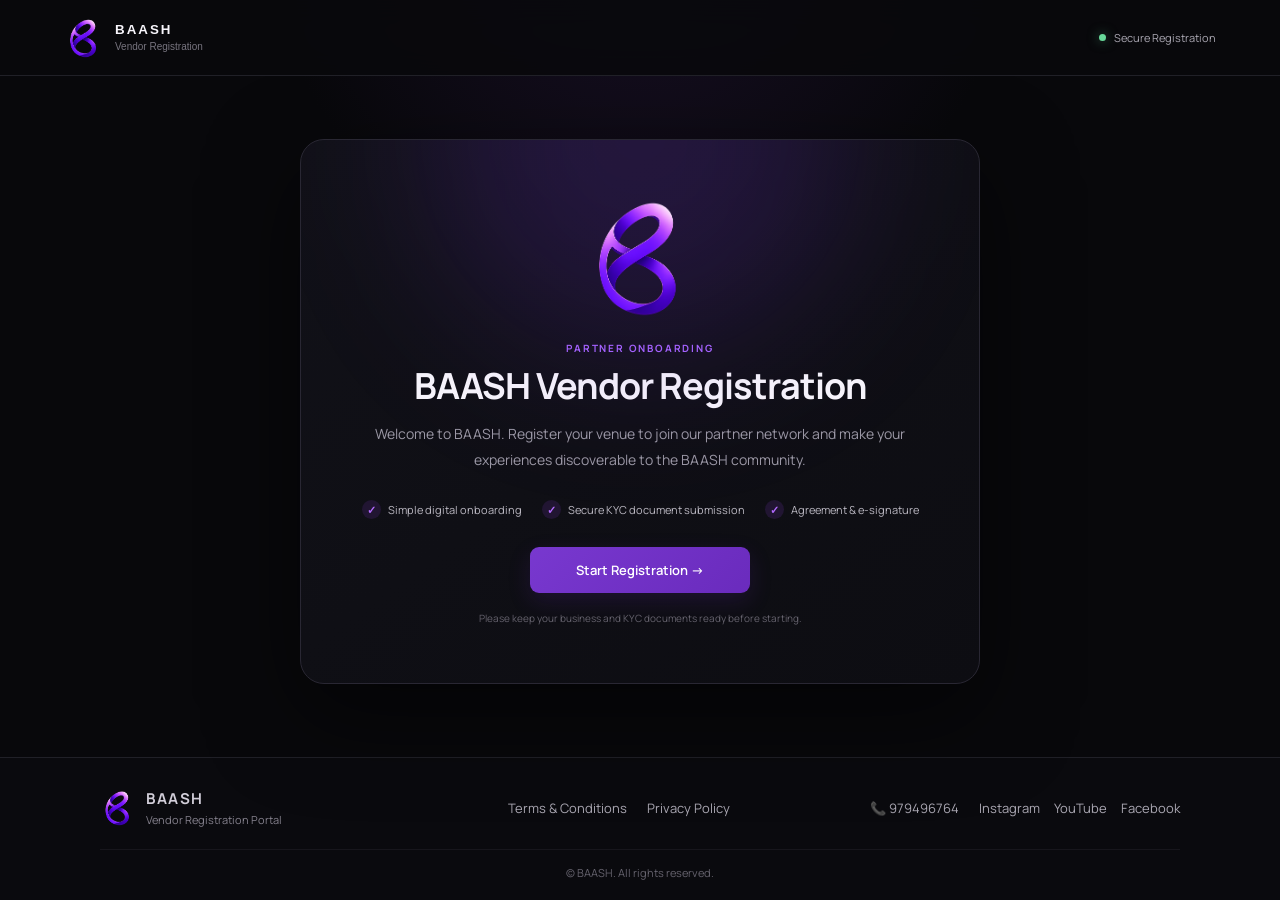
==== commit 7de98d80: "update font" ====
--- a/index.html
+++ b/index.html
@@ -7,7 +7,7 @@
   <title>BAASH — Vendor Registration</title>
   <link rel="preconnect" href="https://fonts.googleapis.com">
   <link rel="preconnect" href="https://fonts.gstatic.com" crossorigin>
-  <link href="https://fonts.googleapis.com/css2?family=Poppins:wght@400;500;600;700&display=swap" rel="stylesheet">
+  <link href="https://fonts.googleapis.com/css2?family=Manrope:wght@400;500;600;700;800&display=swap" rel="stylesheet">
   <link rel="stylesheet" href="styles.css">
 </head>
 <body>
--- a/styles.css
+++ b/styles.css
@@ -1 +1,1128 @@
-:root{--bg:#07070a;--panel:#101015;--panel2:#0b0b10;--border:#24232d;--muted:#918e9c;--text:#f7f5fb;--purple:#7838cf;--purple2:#a85cff;--success:#68d99a;--danger:#ff6f8d}*{box-sizing:border-box}html{scroll-behavior:smooth}body{margin:0;background:radial-gradient(circle at 50% -10%,#1a1028 0,#08080b 32%);color:var(--text);font-family:Poppins,Inter,-apple-system,BlinkMacSystemFont,"Segoe UI",sans-serif}.page{min-height:100vh;display:flex;flex-direction:column}.hidden{display:none!important}.topbar{height:76px;border-bottom:1px solid #202027;background:rgba(9,9,13,.92);backdrop-filter:blur(14px);display:flex;align-items:center;justify-content:space-between;padding:0 5%;position:sticky;top:0;z-index:20}.brand{display:flex;align-items:center;gap:11px}.brand-button{border:0;background:none;color:inherit;padding:0;cursor:pointer;text-align:left}.brand-logo{width:40px;height:40px;object-fit:contain}.brand-copy{display:flex;flex-direction:column}.brand-name{font-weight:700;letter-spacing:2px;line-height:1.1}.brand-sub{font-size:10px;color:#77747f;margin-top:3px}.secure{font-size:11px;color:#aaa7b2;display:flex;align-items:center;gap:8px}.secure-dot{width:7px;height:7px;border-radius:50%;background:#68d99a;box-shadow:0 0 12px #68d99a80}.welcome-page{flex:1;display:grid;place-items:center;padding:60px 20px 70px}.welcome-card{position:relative;width:min(680px,100%);padding:58px 48px;text-align:center;border:1px solid #292733;border-radius:24px;background:linear-gradient(145deg,#111118,#0d0d12);box-shadow:0 30px 90px #0008;overflow:hidden}.welcome-glow{position:absolute;width:420px;height:420px;border-radius:50%;background:#7b35e52e;filter:blur(80px);top:-210px;left:50%;transform:translateX(-50%);pointer-events:none}.welcome-logo{width:120px;height:120px;object-fit:contain;margin:0 auto 18px;position:relative;z-index:1}.eyebrow{font-size:10px;letter-spacing:1.8px;color:#a765ff;font-weight:700;margin-bottom:9px}.welcome-card h1{font-size:36px;line-height:1.2;margin:0 0 14px;letter-spacing:-1px}.welcome-message{max-width:560px;margin:0 auto;color:#9b98a5;font-size:14px;line-height:1.8}.welcome-points{display:flex;justify-content:center;gap:20px;flex-wrap:wrap;margin:28px 0;color:#bbb8c2;font-size:11px}.welcome-points div{display:flex;align-items:center;gap:7px}.welcome-points span{display:grid;place-items:center;width:19px;height:19px;border-radius:50%;background:#211532;color:#b36aff;font-weight:700}.hero-btn{min-width:220px;padding:14px 24px!important;font-size:13px!important}.welcome-note{font-size:10px;color:#66636e;margin:18px 0 0}.container{width:min(1080px,100%);margin:0 auto;padding:48px 24px 60px;position:relative;flex:1}.intro{display:flex;justify-content:space-between;align-items:flex-end;margin-bottom:30px}.intro h1{font-size:34px;margin:0 0 7px;letter-spacing:-1px}.intro p{color:#92909a;margin:0;line-height:1.6;font-size:13px}.step-badge{border:1px solid #2a2931;border-radius:10px;padding:10px 14px;color:#aaa7b1;font-size:12px;white-space:nowrap}.step-badge span{color:#fff;font-weight:700}.progress{display:flex;align-items:center;margin-bottom:26px}.progress-item{display:flex;align-items:center;gap:8px;color:#686570;font-size:11px;white-space:nowrap}.progress-item span{width:30px;height:30px;border:1px solid #303039;border-radius:50%;display:grid;place-items:center;font-weight:600}.progress-item.active{color:#eae8ef}.progress-item.active span{background:#7435c7;border-color:#8c4be8;color:white;box-shadow:0 0 18px #7838cf45}.progress-item.done span{background:#33204d;border-color:#7c40c8;color:#d9baff}.line{height:1px;background:#27262e;flex:1;margin:0 14px}.form-step{display:none;background:rgba(16,16,21,.94);border:1px solid #24232b;border-radius:18px;padding:30px;box-shadow:0 18px 50px #0005}.form-step.active{display:block}.section-title{margin-bottom:25px}.section-title h2{margin:0 0 5px;font-size:20px}.section-title p{font-size:12px;color:#85828f}.grid{display:grid;grid-template-columns:repeat(2,1fr);gap:18px}.field.full{grid-column:1/-1}.field label{display:flex;align-items:center;gap:4px;font-size:11px;font-weight:600;color:#c8c5cf;margin-bottom:7px}.field b,.upload-card b,.declaration b{color:#b36aff}.optional{font-size:9px;color:#696671;border:1px solid #33313b;padding:2px 6px;border-radius:999px;font-weight:500;margin-left:3px}.field input,.field select,.field textarea{width:100%;background:#0b0b0f;border:1px solid #302f38;color:#eee;border-radius:10px;padding:12px 13px;outline:none;font:500 12px Poppins,sans-serif;transition:.2s}.field input::placeholder,.field textarea::placeholder{color:#57545f}.field textarea{min-height:105px;resize:vertical}.field input:focus,.field select:focus,.field textarea:focus{border-color:#8143d0;box-shadow:0 0 0 3px #7435c720}.field input:user-invalid,.field select:user-invalid,.field textarea:user-invalid{border-color:#743246}.field select:disabled{opacity:.65;cursor:not-allowed}.hint{display:block;color:#5f5c67;font-size:9px;margin-top:5px;line-height:1.4}.actions{display:flex;justify-content:flex-end;gap:10px;margin-top:28px;padding-top:20px;border-top:1px solid #24232b}.btn{border:0;border-radius:9px;padding:11px 19px;font:600 11px Poppins,sans-serif;cursor:pointer;transition:.18s}.btn:disabled{opacity:.5;cursor:not-allowed}.btn.primary{background:linear-gradient(135deg,#7838cf,#6a2bbd);color:white;box-shadow:0 8px 22px #5b21a633}.btn.primary:hover:not(:disabled){transform:translateY(-1px);background:linear-gradient(135deg,#8a48e1,#7434cb)}.btn.secondary{background:#18171d;color:#c7c4cc;border:1px solid #302f38}.btn.secondary:hover:not(:disabled){background:#211f27}.upload-grid{display:grid;grid-template-columns:repeat(2,1fr);gap:14px}.upload-card{min-height:145px;border:1px dashed #3b3945;border-radius:12px;background:#0c0c11;padding:18px;display:flex;flex-direction:column;align-items:center;justify-content:center;text-align:center;cursor:pointer;transition:.2s}.upload-card:hover{border-color:#8447d4;background:#121019;transform:translateY(-1px)}.upload-card.has-file{border-color:#7040aa;background:#100d16}.upload-card input{display:none}.upload-icon{width:34px;height:34px;border-radius:9px;background:#20152d;color:#b26aff;display:grid;place-items:center;font-size:19px;margin-bottom:9px}.upload-card strong{font-size:11px}.upload-card small{color:#696771;margin-top:5px;font-size:9px}.file-name{font-size:9px;color:#a863ee;margin-top:8px;max-width:95%;overflow:hidden;text-overflow:ellipsis;white-space:nowrap}.declaration{margin-top:22px;background:#0c0c10;border:1px solid #292832;border-radius:10px;padding:13px}.declaration label{display:flex;gap:9px;font-size:10px;color:#aaa7b0;line-height:1.5}.declaration input{accent-color:#813fd5;margin-top:2px}.demo-label{display:inline-block;padding:6px 9px;border:1px solid #6b4a23;border-radius:7px;background:#241b10;color:#e8b66c;font-size:9px;font-weight:700;letter-spacing:1px;margin-bottom:13px}.agreement-box{max-height:360px;overflow:auto;background:#0b0b0f;border:1px solid #302f38;border-radius:10px;padding:19px;color:#aaa7b0;line-height:1.7;font-size:10px}.agreement-box h3{color:#eee;margin:0 0 7px;font-size:15px}.agreement-box h4{color:#d7d3dd;margin:17px 0 5px;font-size:11px}.agreement-box p{color:#aaa7b0;margin:0 0 7px}.contract-fields{margin-top:18px}.contract-check{display:flex;gap:9px;align-items:flex-start;font-size:10px;color:#aaa7b0;line-height:1.5}.contract-check input{accent-color:#813fd5;margin-top:2px}.signature-name-field{margin-top:16px}.signature-wrap{margin-top:17px}.signature-head{display:flex;justify-content:space-between;align-items:center;margin-bottom:7px}.signature-head label{font-size:11px;font-weight:600;color:#c6c3cc}.signature-clear{border:0;background:transparent;color:#b36aff;font:500 9px Poppins,sans-serif;cursor:pointer}.signature-pad{width:100%;height:170px;background:#0b0b0f;border:1px solid #302f38;border-radius:9px;display:block;touch-action:none;cursor:crosshair}.contract-note{font-size:9px;color:#696771;margin-top:7px}.processing-panel{position:fixed;inset:0;z-index:100;background:#050507e8;backdrop-filter:blur(12px);display:none;place-items:center;padding:20px}.processing-panel.show{display:grid}.processing-card{width:min(500px,100%);padding:34px;border:1px solid #302c3b;border-radius:20px;background:#111117;box-shadow:0 30px 100px #000b;text-align:center}.spinner{width:42px;height:42px;border-radius:50%;border:3px solid #342943;border-top-color:#a85cff;animation:spin .8s linear infinite;margin:0 auto 18px}@keyframes spin{to{transform:rotate(360deg)}}.processing-card h2{font-size:22px;margin:0 0 7px}.processing-card>p{font-size:11px;color:#888591;line-height:1.6}.processing-steps{margin-top:24px;text-align:left}.processing-step{display:flex;gap:11px;align-items:center;padding:10px 0;color:#55525d;opacity:.65}.processing-step span{width:27px;height:27px;border-radius:50%;border:1px solid #302e38;display:grid;place-items:center;font-size:10px;flex:none}.processing-step strong{display:block;font-size:10px;color:#77747e}.processing-step small{display:block;font-size:9px;color:#55525d;margin-top:2px}.processing-step.active{opacity:1}.processing-step.active span{border-color:#8a48e1;background:#27173a;color:#c88dff}.processing-step.active strong{color:#e5e1ea}.processing-step.done{opacity:1}.processing-step.done span{background:#1b3828;border-color:#376e4d;color:#76dca1}.processing-step.done strong{color:#aaa7b2}.success{display:none;text-align:center;background:#101015;border:1px solid #24232b;border-radius:18px;padding:60px 30px;box-shadow:0 18px 50px #0005}.success.show{display:block}.success-icon{width:60px;height:60px;border-radius:50%;background:#1c3b2a;color:#67d995;display:grid;place-items:center;font-size:28px;margin:0 auto 18px}.success h2{font-size:28px;margin:4px 0 8px}.registration-id{display:inline-flex;flex-direction:column;gap:4px;margin:22px auto;padding:13px 24px;border:1px solid #302e38;border-radius:10px;background:#0b0b0f}.registration-id span{font-size:9px;text-transform:uppercase;letter-spacing:1px;color:#77747e}.registration-id strong{font-size:17px;color:#c083ff}.muted{font-size:11px!important;max-width:520px;margin:auto}.success-home{margin-top:24px}.site-footer{border-top:1px solid #202027;background:#0a0a0e;color:#6d6a75;padding:26px 5% 18px}.footer-inner{max-width:1080px;margin:auto;display:grid;grid-template-columns:1.3fr 1fr 1.2fr;gap:25px;align-items:center}.footer-brand{display:flex;align-items:center;gap:10px}.footer-logo{width:32px;height:32px;object-fit:contain}.footer-brand strong{display:block;color:#c9c6cf;font-size:12px;letter-spacing:1.5px}.footer-brand span{display:block;font-size:9px;margin-top:2px}.footer-links,.footer-contact{display:flex;gap:15px;flex-wrap:wrap;font-size:9px}.footer-links a,.footer-contact a{color:#85818d;text-decoration:none}.footer-links a:hover,.footer-contact a:hover{color:#bd85ff}.footer-contact{justify-content:flex-end}.social-links{display:flex;gap:12px}.footer-bottom{max-width:1080px;margin:20px auto 0;padding-top:13px;border-top:1px solid #17161c;text-align:center;font-size:9px;color:#4f4c56}.legal-page{min-height:calc(100vh - 76px);padding:55px 20px}.legal-card{max-width:850px;margin:auto;background:#101015;border:1px solid #24232b;border-radius:18px;padding:35px}.legal-card h1{font-size:30px;margin:0 0 10px}.legal-card h2{font-size:15px;margin-top:26px}.legal-card p,.legal-card li{font-size:11px;color:#9996a2;line-height:1.8}.legal-card a{color:#b36aff}@media(max-width:760px){.topbar{padding:0 18px}.secure{display:none}.welcome-page{padding:35px 15px 45px}.welcome-card{padding:42px 23px;border-radius:18px}.welcome-logo{width:95px;height:95px}.welcome-card h1{font-size:27px}.welcome-points{align-items:flex-start;flex-direction:column;width:max-content;margin-left:auto;margin-right:auto}.container{padding:30px 15px 45px}.intro{align-items:flex-start;gap:15px}.intro h1{font-size:28px}.progress-item label{display:none}.line{margin:0 7px}.form-step{padding:20px}.grid,.upload-grid{grid-template-columns:1fr}.field.full{grid-column:auto}.footer-inner{grid-template-columns:1fr;gap:18px}.footer-contact{justify-content:flex-start}.social-links{width:100%;justify-content:flex-start}.site-footer{padding-left:18px;padding-right:18px}.processing-card{padding:28px 20px}}
+:root{
+    --bg:#07070a;
+    --panel:#101015;
+    --panel2:#0b0b10;
+    --border:#24232d;
+    --muted:#918e9c;
+    --text:#f7f5fb;
+    --purple:#7838cf;
+    --purple2:#a85cff;
+    --success:#68d99a;
+    --danger:#ff6f8d
+}
+
+*{
+    box-sizing:border-box
+}
+
+html{
+    scroll-behavior:smooth
+}
+
+body{
+    margin:0;
+    background:radial-gradient(circle at 50% -10%,#1a1028 0,#08080b 32%);
+    color:var(--text);
+    font-family:"Manrope",Inter,-apple-system,BlinkMacSystemFont,"Segoe UI",sans-serif
+}
+
+.page{
+    min-height:100vh;
+    display:flex;
+    flex-direction:column
+}
+
+.hidden{
+    display:none!important
+}
+
+/* =========================
+   HEADER
+========================= */
+
+.topbar{
+    height:76px;
+    border-bottom:1px solid #202027;
+    background:rgba(9,9,13,.92);
+    backdrop-filter:blur(14px);
+    display:flex;
+    align-items:center;
+    justify-content:space-between;
+    padding:0 5%;
+    position:sticky;
+    top:0;
+    z-index:20
+}
+
+.brand{
+    display:flex;
+    align-items:center;
+    gap:11px
+}
+
+.brand-button{
+    border:0;
+    background:none;
+    color:inherit;
+    padding:0;
+    cursor:pointer;
+    text-align:left
+}
+
+.brand-logo{
+    width:40px;
+    height:40px;
+    object-fit:contain
+}
+
+.brand-copy{
+    display:flex;
+    flex-direction:column
+}
+
+.brand-name{
+    font-weight:700;
+    letter-spacing:2px;
+    line-height:1.1
+}
+
+.brand-sub{
+    font-size:10px;
+    color:#77747f;
+    margin-top:3px
+}
+
+.secure{
+    font-size:11px;
+    color:#aaa7b2;
+    display:flex;
+    align-items:center;
+    gap:8px
+}
+
+.secure-dot{
+    width:7px;
+    height:7px;
+    border-radius:50%;
+    background:#68d99a;
+    box-shadow:0 0 12px #68d99a80
+}
+
+/* =========================
+   WELCOME PAGE
+========================= */
+
+.welcome-page{
+    flex:1;
+    display:grid;
+    place-items:center;
+    padding:60px 20px 70px
+}
+
+.welcome-card{
+    position:relative;
+    width:min(680px,100%);
+    padding:58px 48px;
+    text-align:center;
+    border:1px solid #292733;
+    border-radius:24px;
+    background:linear-gradient(145deg,#111118,#0d0d12);
+    box-shadow:0 30px 90px #0008;
+    overflow:hidden
+}
+
+.welcome-glow{
+    position:absolute;
+    width:420px;
+    height:420px;
+    border-radius:50%;
+    background:#7b35e52e;
+    filter:blur(80px);
+    top:-210px;
+    left:50%;
+    transform:translateX(-50%);
+    pointer-events:none
+}
+
+.welcome-logo{
+    width:120px;
+    height:120px;
+    object-fit:contain;
+    margin:0 auto 18px;
+    position:relative;
+    z-index:1
+}
+
+.eyebrow{
+    font-size:10px;
+    letter-spacing:1.8px;
+    color:#a765ff;
+    font-weight:700;
+    margin-bottom:9px
+}
+
+.welcome-card h1{
+    font-size:36px;
+    line-height:1.2;
+    margin:0 0 14px;
+    letter-spacing:-1px
+}
+
+.welcome-message{
+    max-width:560px;
+    margin:0 auto;
+    color:#9b98a5;
+    font-size:14px;
+    line-height:1.8
+}
+
+.welcome-points{
+    display:flex;
+    justify-content:center;
+    gap:20px;
+    flex-wrap:wrap;
+    margin:28px 0;
+    color:#bbb8c2;
+    font-size:11px
+}
+
+.welcome-points div{
+    display:flex;
+    align-items:center;
+    gap:7px
+}
+
+.welcome-points span{
+    display:grid;
+    place-items:center;
+    width:19px;
+    height:19px;
+    border-radius:50%;
+    background:#211532;
+    color:#b36aff;
+    font-weight:700
+}
+
+.hero-btn{
+    min-width:220px;
+    padding:14px 24px!important;
+    font-size:13px!important
+}
+
+.welcome-note{
+    font-size:10px;
+    color:#66636e;
+    margin:18px 0 0
+}
+
+/* =========================
+   MAIN CONTAINER
+========================= */
+
+.container{
+    width:min(1080px,100%);
+    margin:0 auto;
+    padding:48px 24px 60px;
+    position:relative;
+    flex:1
+}
+
+.intro{
+    display:flex;
+    justify-content:space-between;
+    align-items:flex-end;
+    margin-bottom:30px
+}
+
+.intro h1{
+    font-size:34px;
+    margin:0 0 7px;
+    letter-spacing:-1px
+}
+
+.intro p{
+    color:#92909a;
+    margin:0;
+    line-height:1.6;
+    font-size:13px
+}
+
+.step-badge{
+    border:1px solid #2a2931;
+    border-radius:10px;
+    padding:10px 14px;
+    color:#aaa7b1;
+    font-size:12px;
+    white-space:nowrap
+}
+
+.step-badge span{
+    color:#fff;
+    font-weight:700
+}
+
+/* =========================
+   PROGRESS
+========================= */
+
+.progress{
+    display:flex;
+    align-items:center;
+    margin-bottom:26px
+}
+
+.progress-item{
+    display:flex;
+    align-items:center;
+    gap:8px;
+    color:#686570;
+    font-size:11px;
+    white-space:nowrap
+}
+
+.progress-item span{
+    width:30px;
+    height:30px;
+    border:1px solid #303039;
+    border-radius:50%;
+    display:grid;
+    place-items:center;
+    font-weight:600
+}
+
+.progress-item.active{
+    color:#eae8ef
+}
+
+.progress-item.active span{
+    background:#7435c7;
+    border-color:#8c4be8;
+    color:white;
+    box-shadow:0 0 18px #7838cf45
+}
+
+.progress-item.done span{
+    background:#33204d;
+    border-color:#7c40c8;
+    color:#d9baff
+}
+
+.line{
+    height:1px;
+    background:#27262e;
+    flex:1;
+    margin:0 14px
+}
+
+/* =========================
+   FORM
+========================= */
+
+.form-step{
+    display:none;
+    background:rgba(16,16,21,.94);
+    border:1px solid #24232b;
+    border-radius:18px;
+    padding:30px;
+    box-shadow:0 18px 50px #0005
+}
+
+.form-step.active{
+    display:block
+}
+
+.section-title{
+    margin-bottom:25px
+}
+
+.section-title h2{
+    margin:0 0 5px;
+    font-size:20px
+}
+
+.section-title p{
+    font-size:12px;
+    color:#85828f
+}
+
+.grid{
+    display:grid;
+    grid-template-columns:repeat(2,1fr);
+    gap:18px
+}
+
+.field.full{
+    grid-column:1/-1
+}
+
+.field label{
+    display:flex;
+    align-items:center;
+    gap:4px;
+    font-size:11px;
+    font-weight:600;
+    color:#c8c5cf;
+    margin-bottom:7px
+}
+
+.field b,
+.upload-card b,
+.declaration b{
+    color:#b36aff
+}
+
+.optional{
+    font-size:9px;
+    color:#696671;
+    border:1px solid #33313b;
+    padding:2px 6px;
+    border-radius:999px;
+    font-weight:500;
+    margin-left:3px
+}
+
+.field input,
+.field select,
+.field textarea{
+    width:100%;
+    background:#0b0b0f;
+    border:1px solid #302f38;
+    color:#eee;
+    border-radius:10px;
+    padding:12px 13px;
+    outline:none;
+    font:500 12px "Manrope",sans-serif;
+    transition:.2s
+}
+
+.field input::placeholder,
+.field textarea::placeholder{
+    color:#57545f
+}
+
+.field textarea{
+    min-height:105px;
+    resize:vertical
+}
+
+.field input:focus,
+.field select:focus,
+.field textarea:focus{
+    border-color:#8143d0;
+    box-shadow:0 0 0 3px #7435c720
+}
+
+.field input:user-invalid,
+.field select:user-invalid,
+.field textarea:user-invalid{
+    border-color:#743246
+}
+
+.field select:disabled{
+    opacity:.65;
+    cursor:not-allowed
+}
+
+.hint{
+    display:block;
+    color:#5f5c67;
+    font-size:9px;
+    margin-top:5px;
+    line-height:1.4
+}
+
+/* =========================
+   BUTTONS
+========================= */
+
+.actions{
+    display:flex;
+    justify-content:flex-end;
+    gap:10px;
+    margin-top:28px;
+    padding-top:20px;
+    border-top:1px solid #24232b
+}
+
+.btn{
+    border:0;
+    border-radius:9px;
+    padding:11px 19px;
+    font:600 11px "Manrope",sans-serif;
+    cursor:pointer;
+    transition:.18s
+}
+
+.btn:disabled{
+    opacity:.5;
+    cursor:not-allowed
+}
+
+.btn.primary{
+    background:linear-gradient(135deg,#7838cf,#6a2bbd);
+    color:white;
+    box-shadow:0 8px 22px #5b21a633
+}
+
+.btn.primary:hover:not(:disabled){
+    transform:translateY(-1px);
+    background:linear-gradient(135deg,#8a48e1,#7434cb)
+}
+
+.btn.secondary{
+    background:#18171d;
+    color:#c7c4cc;
+    border:1px solid #302f38
+}
+
+.btn.secondary:hover:not(:disabled){
+    background:#211f27
+}
+
+/* =========================
+   DOCUMENT UPLOAD
+========================= */
+
+.upload-grid{
+    display:grid;
+    grid-template-columns:repeat(2,1fr);
+    gap:14px
+}
+
+.upload-card{
+    min-height:145px;
+    border:1px dashed #3b3945;
+    border-radius:12px;
+    background:#0c0c11;
+    padding:18px;
+    display:flex;
+    flex-direction:column;
+    align-items:center;
+    justify-content:center;
+    text-align:center;
+    cursor:pointer;
+    transition:.2s
+}
+
+.upload-card:hover{
+    border-color:#8447d4;
+    background:#121019;
+    transform:translateY(-1px)
+}
+
+.upload-card.has-file{
+    border-color:#7040aa;
+    background:#100d16
+}
+
+.upload-card input{
+    display:none
+}
+
+.upload-icon{
+    width:34px;
+    height:34px;
+    border-radius:9px;
+    background:#20152d;
+    color:#b26aff;
+    display:grid;
+    place-items:center;
+    font-size:19px;
+    margin-bottom:9px
+}
+
+.upload-card strong{
+    font-size:11px
+}
+
+.upload-card small{
+    color:#696771;
+    margin-top:5px;
+    font-size:9px
+}
+
+.file-name{
+    font-size:9px;
+    color:#a863ee;
+    margin-top:8px;
+    max-width:95%;
+    overflow:hidden;
+    text-overflow:ellipsis;
+    white-space:nowrap
+}
+
+/* =========================
+   DECLARATION
+========================= */
+
+.declaration{
+    margin-top:22px;
+    background:#0c0c10;
+    border:1px solid #292832;
+    border-radius:10px;
+    padding:13px
+}
+
+.declaration label{
+    display:flex;
+    gap:9px;
+    font-size:10px;
+    color:#aaa7b0;
+    line-height:1.5
+}
+
+.declaration input{
+    accent-color:#813fd5;
+    margin-top:2px
+}
+
+/* =========================
+   AGREEMENT
+========================= */
+
+.demo-label{
+    display:inline-block;
+    padding:6px 9px;
+    border:1px solid #6b4a23;
+    border-radius:7px;
+    background:#241b10;
+    color:#e8b66c;
+    font-size:9px;
+    font-weight:700;
+    letter-spacing:1px;
+    margin-bottom:13px
+}
+
+.agreement-box{
+    max-height:360px;
+    overflow:auto;
+    background:#0b0b0f;
+    border:1px solid #302f38;
+    border-radius:10px;
+    padding:19px;
+    color:#aaa7b0;
+    line-height:1.7;
+    font-size:10px
+}
+
+.agreement-box h3{
+    color:#eee;
+    margin:0 0 7px;
+    font-size:15px
+}
+
+.agreement-box h4{
+    color:#d7d3dd;
+    margin:17px 0 5px;
+    font-size:11px
+}
+
+.agreement-box p{
+    color:#aaa7b0;
+    margin:0 0 7px
+}
+
+.contract-fields{
+    margin-top:18px
+}
+
+.contract-check{
+    display:flex;
+    gap:9px;
+    align-items:flex-start;
+    font-size:10px;
+    color:#aaa7b0;
+    line-height:1.5
+}
+
+.contract-check input{
+    accent-color:#813fd5;
+    margin-top:2px
+}
+
+.signature-name-field{
+    margin-top:16px
+}
+
+.signature-wrap{
+    margin-top:17px
+}
+
+.signature-head{
+    display:flex;
+    justify-content:space-between;
+    align-items:center;
+    margin-bottom:7px
+}
+
+.signature-head label{
+    font-size:11px;
+    font-weight:600;
+    color:#c6c3cc
+}
+
+.signature-clear{
+    border:0;
+    background:transparent;
+    color:#b36aff;
+    font:500 9px "Manrope",sans-serif;
+    cursor:pointer
+}
+
+.signature-pad{
+    width:100%;
+    height:170px;
+    background:#0b0b0f;
+    border:1px solid #302f38;
+    border-radius:9px;
+    display:block;
+    touch-action:none;
+    cursor:crosshair
+}
+
+.contract-note{
+    font-size:9px;
+    color:#696771;
+    margin-top:7px
+}
+
+/* =========================
+   PROCESSING PANEL
+========================= */
+
+.processing-panel{
+    position:fixed;
+    inset:0;
+    z-index:100;
+    background:#050507e8;
+    backdrop-filter:blur(12px);
+    display:none;
+    place-items:center;
+    padding:20px
+}
+
+.processing-panel.show{
+    display:grid
+}
+
+.processing-card{
+    width:min(500px,100%);
+    padding:34px;
+    border:1px solid #302c3b;
+    border-radius:20px;
+    background:#111117;
+    box-shadow:0 30px 100px #000b;
+    text-align:center
+}
+
+.spinner{
+    width:42px;
+    height:42px;
+    border-radius:50%;
+    border:3px solid #342943;
+    border-top-color:#a85cff;
+    animation:spin .8s linear infinite;
+    margin:0 auto 18px
+}
+
+@keyframes spin{
+    to{
+        transform:rotate(360deg)
+    }
+}
+
+.processing-card h2{
+    font-size:22px;
+    margin:0 0 7px
+}
+
+.processing-card>p{
+    font-size:11px;
+    color:#888591;
+    line-height:1.6
+}
+
+.processing-steps{
+    margin-top:24px;
+    text-align:left
+}
+
+.processing-step{
+    display:flex;
+    gap:11px;
+    align-items:center;
+    padding:10px 0;
+    color:#55525d;
+    opacity:.65
+}
+
+.processing-step span{
+    width:27px;
+    height:27px;
+    border-radius:50%;
+    border:1px solid #302e38;
+    display:grid;
+    place-items:center;
+    font-size:10px;
+    flex:none
+}
+
+.processing-step strong{
+    display:block;
+    font-size:10px;
+    color:#77747e
+}
+
+.processing-step small{
+    display:block;
+    font-size:9px;
+    color:#55525d;
+    margin-top:2px
+}
+
+.processing-step.active{
+    opacity:1
+}
+
+.processing-step.active span{
+    border-color:#8a48e1;
+    background:#27173a;
+    color:#c88dff
+}
+
+.processing-step.active strong{
+    color:#e5e1ea
+}
+
+.processing-step.done{
+    opacity:1
+}
+
+.processing-step.done span{
+    background:#1b3828;
+    border-color:#376e4d;
+    color:#76dca1
+}
+
+.processing-step.done strong{
+    color:#aaa7b2
+}
+
+/* =========================
+   SUCCESS
+========================= */
+
+.success{
+    display:none;
+    text-align:center;
+    background:#101015;
+    border:1px solid #24232b;
+    border-radius:18px;
+    padding:60px 30px;
+    box-shadow:0 18px 50px #0005
+}
+
+.success.show{
+    display:block
+}
+
+.success-icon{
+    width:60px;
+    height:60px;
+    border-radius:50%;
+    background:#1c3b2a;
+    color:#67d995;
+    display:grid;
+    place-items:center;
+    font-size:28px;
+    margin:0 auto 18px
+}
+
+.success h2{
+    font-size:28px;
+    margin:4px 0 8px
+}
+
+.registration-id{
+    display:inline-flex;
+    flex-direction:column;
+    gap:4px;
+    margin:22px auto;
+    padding:13px 24px;
+    border:1px solid #302e38;
+    border-radius:10px;
+    background:#0b0b0f
+}
+
+.registration-id span{
+    font-size:9px;
+    text-transform:uppercase;
+    letter-spacing:1px;
+    color:#77747e
+}
+
+.registration-id strong{
+    font-size:17px;
+    color:#c083ff
+}
+
+.muted{
+    font-size:11px!important;
+    max-width:520px;
+    margin:auto
+}
+
+.success-home{
+    margin-top:24px
+}
+
+/* =========================
+   FOOTER
+========================= */
+
+.site-footer{
+    border-top:1px solid #202027;
+    background:#0a0a0e;
+    color:#6d6a75;
+    padding:30px 5% 20px
+}
+
+.footer-inner{
+    max-width:1080px;
+    margin:auto;
+    display:grid;
+    grid-template-columns:1.3fr 1fr 1.2fr;
+    gap:25px;
+    align-items:center
+}
+
+.footer-brand{
+    display:flex;
+    align-items:center;
+    gap:10px
+}
+
+.footer-logo{
+    width:36px;
+    height:36px;
+    object-fit:contain
+}
+
+.footer-brand strong{
+    display:block;
+    color:#d2ced9;
+    font-size:15px;
+    font-weight:700;
+    letter-spacing:1.5px
+}
+
+.footer-brand span{
+    display:block;
+    font-size:11px;
+    margin-top:3px;
+    color:#85818d
+}
+
+.footer-links,
+.footer-contact{
+    display:flex;
+    gap:20px;
+    flex-wrap:wrap;
+    font-size:13px
+}
+
+.footer-links a,
+.footer-contact a{
+    color:#aaa7b2;
+    text-decoration:none;
+    transition:.2s
+}
+
+.footer-links a:hover,
+.footer-contact a:hover{
+    color:#bd85ff
+}
+
+.footer-contact{
+    justify-content:flex-end
+}
+
+.social-links{
+    display:flex;
+    gap:14px
+}
+
+.social-links a{
+    font-size:13px
+}
+
+.footer-bottom{
+    max-width:1080px;
+    margin:22px auto 0;
+    padding-top:15px;
+    border-top:1px solid #17161c;
+    text-align:center;
+    font-size:11px;
+    color:#66636e
+}
+
+/* =========================
+   LEGAL PAGES
+========================= */
+
+.legal-page{
+    min-height:calc(100vh - 76px);
+    padding:55px 20px
+}
+
+.legal-card{
+    max-width:850px;
+    margin:auto;
+    background:#101015;
+    border:1px solid #24232b;
+    border-radius:18px;
+    padding:35px
+}
+
+.legal-card h1{
+    font-size:30px;
+    margin:0 0 10px
+}
+
+.legal-card h2{
+    font-size:15px;
+    margin-top:26px
+}
+
+.legal-card p,
+.legal-card li{
+    font-size:11px;
+    color:#9996a2;
+    line-height:1.8
+}
+
+.legal-card a{
+    color:#b36aff
+}
+
+/* =========================
+   MOBILE
+========================= */
+
+@media(max-width:760px){
+
+    .topbar{
+        padding:0 18px
+    }
+
+    .secure{
+        display:none
+    }
+
+    .welcome-page{
+        padding:35px 15px 45px
+    }
+
+    .welcome-card{
+        padding:42px 23px;
+        border-radius:18px
+    }
+
+    .welcome-logo{
+        width:95px;
+        height:95px
+    }
+
+    .welcome-card h1{
+        font-size:27px
+    }
+
+    .welcome-points{
+        align-items:flex-start;
+        flex-direction:column;
+        width:max-content;
+        margin-left:auto;
+        margin-right:auto
+    }
+
+    .container{
+        padding:30px 15px 45px
+    }
+
+    .intro{
+        align-items:flex-start;
+        gap:15px
+    }
+
+    .intro h1{
+        font-size:28px
+    }
+
+    .progress-item label{
+        display:none
+    }
+
+    .line{
+        margin:0 7px
+    }
+
+    .form-step{
+        padding:20px
+    }
+
+    .grid,
+    .upload-grid{
+        grid-template-columns:1fr
+    }
+
+    .field.full{
+        grid-column:auto
+    }
+
+    /* Footer mobile */
+
+    .footer-inner{
+        grid-template-columns:1fr;
+        gap:20px
+    }
+
+    .footer-contact{
+        justify-content:flex-start
+    }
+
+    .footer-links,
+    .footer-contact{
+        font-size:12px;
+        gap:14px
+    }
+
+    .social-links{
+        width:100%;
+        justify-content:flex-start;
+        gap:14px
+    }
+
+    .social-links a{
+        font-size:12px
+    }
+
+    .footer-brand strong{
+        font-size:14px
+    }
+
+    .footer-brand span{
+        font-size:10px
+    }
+
+    .footer-bottom{
+        font-size:10px
+    }
+
+    .site-footer{
+        padding:28px 18px 18px
+    }
+
+    .processing-card{
+        padding:28px 20px
+    }
+}
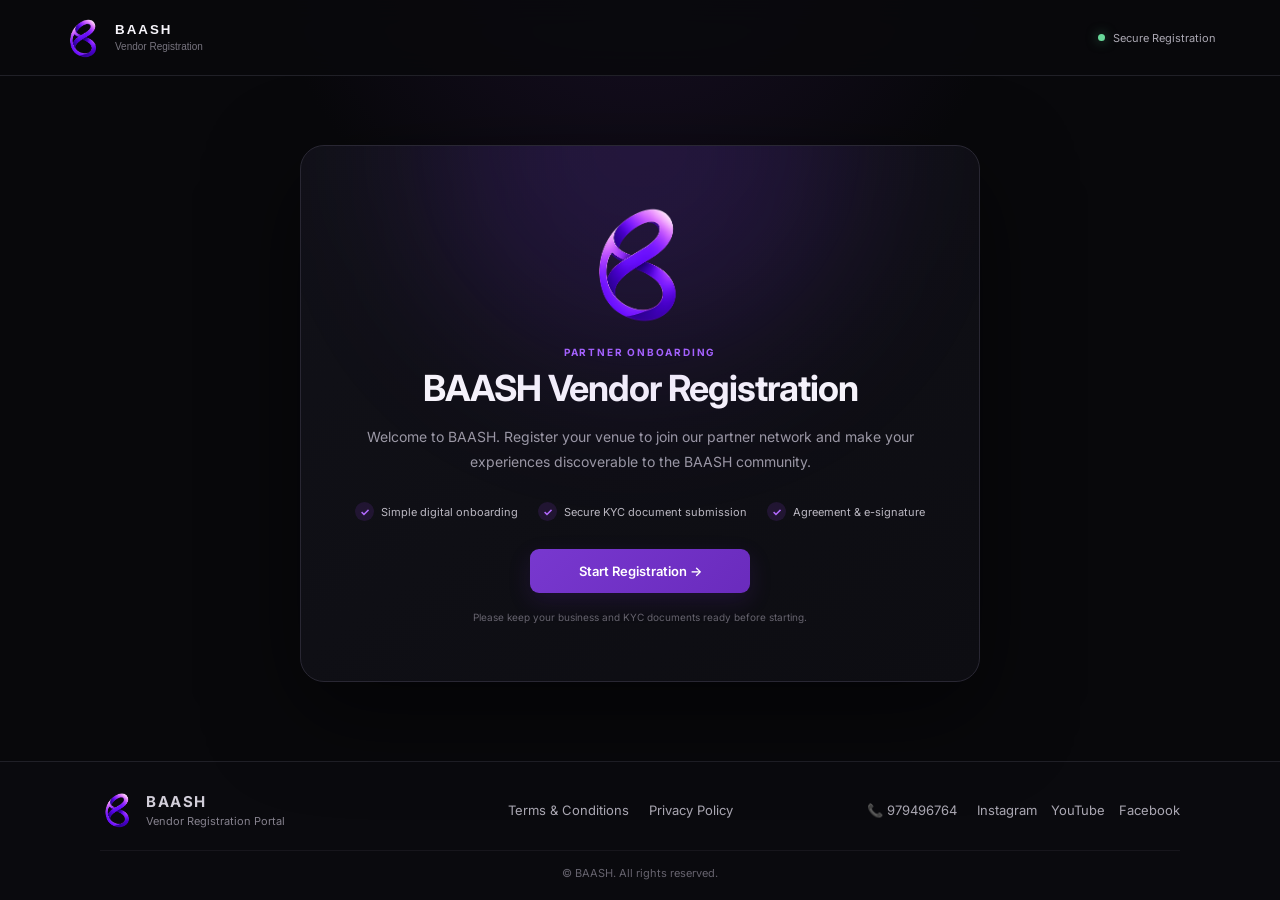
==== commit bb51bf96: "chaneg font to inter" ====
--- a/index.html
+++ b/index.html
@@ -7,7 +7,10 @@
   <title>BAASH — Vendor Registration</title>
   <link rel="preconnect" href="https://fonts.googleapis.com">
   <link rel="preconnect" href="https://fonts.gstatic.com" crossorigin>
-  <link href="https://fonts.googleapis.com/css2?family=Manrope:wght@400;500;600;700;800&display=swap" rel="stylesheet">
+  <link
+      href="https://fonts.googleapis.com/css2?family=Inter:wght@400;500;600;700;800&display=swap"
+      rel="stylesheet"
+  >
   <link rel="stylesheet" href="styles.css">
 </head>
 <body>
--- a/styles.css
+++ b/styles.css
@@ -23,7 +23,7 @@
     margin:0;
     background:radial-gradient(circle at 50% -10%,#1a1028 0,#08080b 32%);
     color:var(--text);
-    font-family:"Manrope",Inter,-apple-system,BlinkMacSystemFont,"Segoe UI",sans-serif
+    font-family:"Inter",-apple-system,BlinkMacSystemFont,"Segoe UI",sans-serif
 }
 
 .page{
@@ -448,7 +448,7 @@
     border:0;
     border-radius:9px;
     padding:11px 19px;
-    font:600 11px "Manrope",sans-serif;
+    font:600 12px "Inter",sans-serif;
     cursor:pointer;
     transition:.18s
 }
@@ -665,7 +665,7 @@
     border:0;
     background:transparent;
     color:#b36aff;
-    font:500 9px "Manrope",sans-serif;
+    font:500 10px "Inter",sans-serif;
     cursor:pointer
 }
 
